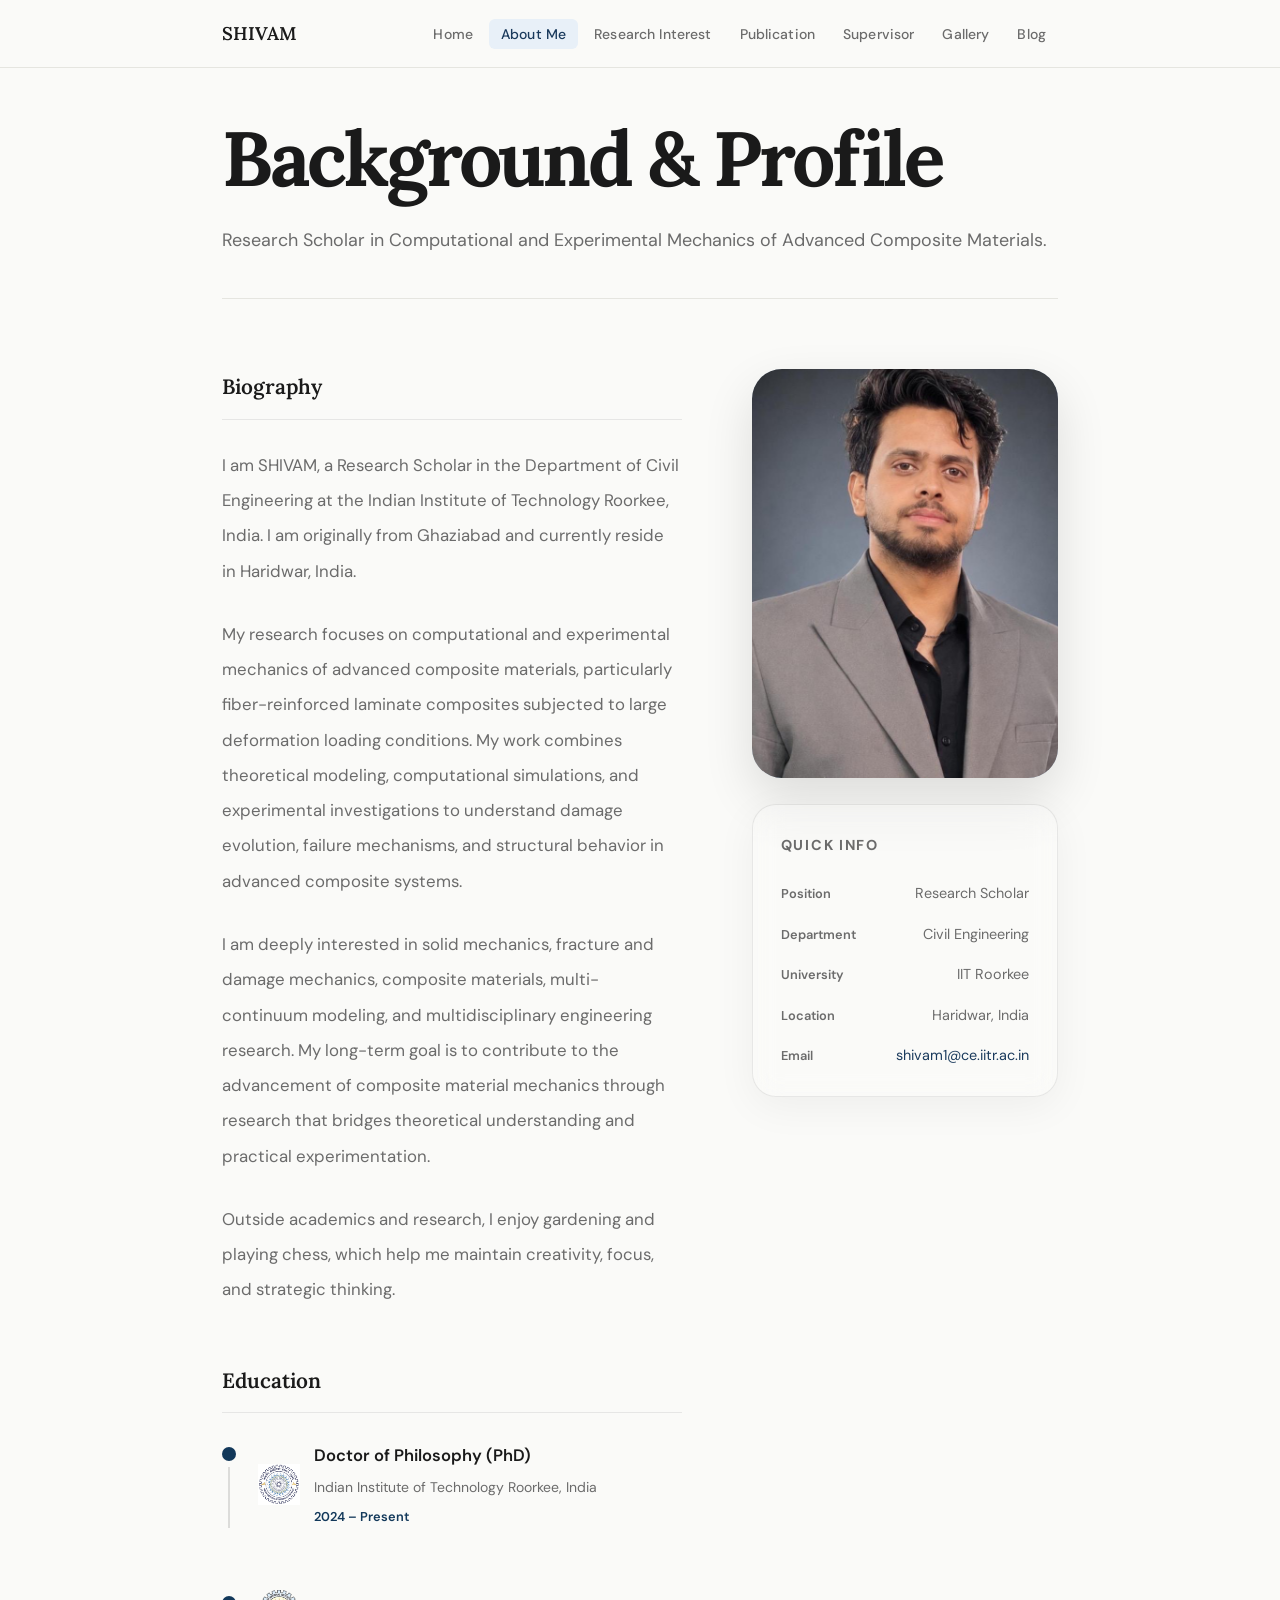
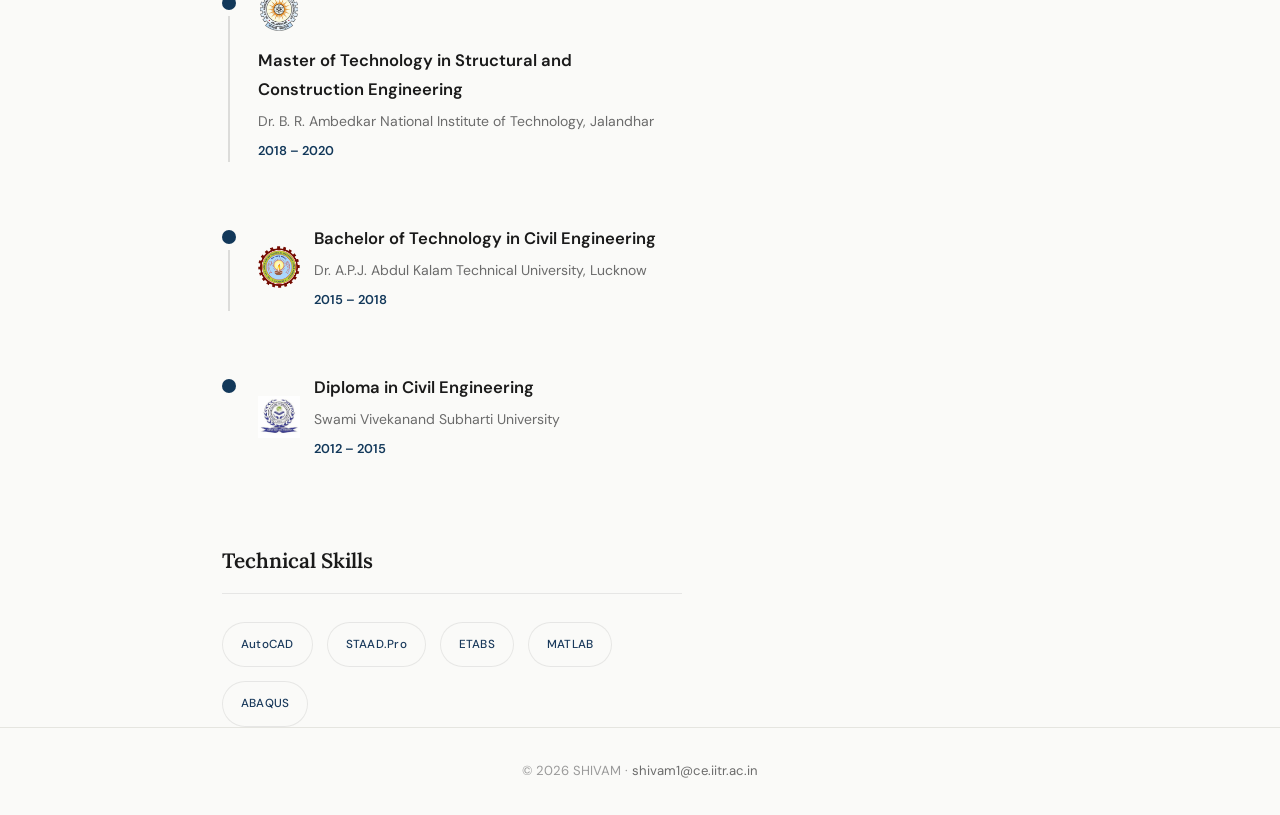
==== about.html @ 08bd66d4 "Update about.html" ====
<!DOCTYPE html>
<html lang="en">

<head>

  <meta charset="UTF-8" />
<link rel="icon" type="image/png" href="./favicon.png" />
  <meta name="viewport" content="width=device-width, initial-scale=1.0" />

  <title>
    SHIVAM | About Me | IIT Roorkee
  </title>

  <meta
    name="description"
    content="About SHIVAM, Research Scholar at IIT Roorkee working in theoretical mechanics, continuum mechanics, finite deformation, and composite materials research."
  />

  <link rel="stylesheet" href="style.css" />

  <!-- FONT AWESOME -->

  <link
    rel="stylesheet"
    href="https://cdnjs.cloudflare.com/ajax/libs/font-awesome/6.5.1/css/all.min.css"
  />

  <style>

    /* =========================
       PAGE WIDTH
    ========================== */

    .page-wrapper{

      max-width: var(--max-w);

      margin: 0 auto;

      padding: 0 32px;
    }

    /* =========================
       PAGE HEADER
    ========================== */

    .page-header{

      padding-top: 50px;

      margin-bottom: 70px;
    }

    .page-header h1{

      font-size: clamp(3rem, 6vw, 5rem);

      line-height: 1.05;

      margin-bottom: 24px;

      letter-spacing: -0.04em;
    }

    .page-header p{

      max-width: 850px;

      font-size: 1.12rem;

      line-height: 2;

      color: var(--text-muted);
    }

    /* =========================
       ABOUT GRID
    ========================== */

    .about-grid{

      display: grid;

      grid-template-columns: 1.2fr 0.8fr;

      gap: 70px;

      align-items: start;
    }

    /* =========================
       BIOGRAPHY
    ========================== */

    .bio-block p{

      font-size: 1.05rem;

      line-height: 2.1;

      color: var(--text-muted);

      margin-bottom: 28px;
    }

    /* =========================
       SECTION TITLES
    ========================== */

    .section-title{

      font-size: 1.3rem;

      margin-bottom: 28px;

      padding-bottom: 14px;

      border-bottom: 1px solid rgba(0,0,0,0.08);
    }

    /* =========================
       EDUCATION
    ========================== */

    .edu-list{

      display: flex;

      flex-direction: column;

      gap: 34px;

      margin-top: 28px;
    }

    .edu-item{

      display: flex;

      gap: 22px;
    }

    .edu-dot-wrap{

      display: flex;

      flex-direction: column;

      align-items: center;
    }

    .edu-dot{

      width: 14px;

      height: 14px;

      border-radius: 50%;

      background: #12385a;
    }

    .edu-line{

      width: 2px;

      flex: 1;

      background: rgba(0,0,0,0.12);

      margin-top: 6px;
    }

    .edu-degree{

      font-size: 1.04rem;

      font-weight: 600;

      margin-bottom: 6px;
    }

    .edu-inst{

      color: var(--text-muted);

      line-height: 1.8;
    }

    .edu-year{

      margin-top: 6px;

      color: #12385a;

      font-weight: 600;
    }

    /* =========================
       TAGS
    ========================== */

    .tag-row{

      display: flex;

      flex-wrap: wrap;

      gap: 14px;

      margin-top: 24px;
    }

    .tag{

      padding: 12px 18px;

      border-radius: 999px;

      background: rgba(255,255,255,0.06);

      border: 1px solid rgba(0,0,0,0.08);

      transition: all 0.35s ease;
    }

    .tag:hover{
      transform: translateY(-3px);
    }

    /* =========================
       RIGHT COLUMN
    ========================== */

    .right-column{

      display: flex;

      flex-direction: column;

      gap: 26px;
    }

    /* =========================
       PROFILE PHOTO
    ========================== */

    .about-photo{

      overflow: hidden;

      border-radius: 30px;

      box-shadow: 0 20px 50px rgba(0,0,0,0.12);
    }

    .about-photo img{

      width: 100%;

      height: 600px;

      object-fit: cover;

      object-position: center top;

      display: block;

      transition: transform 0.5s ease;
    }

    .about-photo img:hover{

      transform: scale(1.03);
    }

    /* =========================
       INFO CARDS
    ========================== */

    .info-card{

      background: rgba(255,255,255,0.08);

      backdrop-filter: blur(14px);

      border: 1px solid rgba(0,0,0,0.08);

      border-radius: 24px;

      padding: 28px;

      box-shadow: 0 10px 40px rgba(0,0,0,0.05);
    }

    .info-card h3{

      font-size: 0.9rem;

      font-weight: 700;

      text-transform: uppercase;

      letter-spacing: 0.12em;

      color: var(--text-muted);

      margin-bottom: 22px;
    }

    .info-list{

      display: flex;

      flex-direction: column;

      gap: 16px;
    }

    .info-row{

      display: flex;

      justify-content: space-between;

      gap: 16px;

      line-height: 1.7;
    }

    .info-label{

      font-weight: 600;
    }

    .info-val{

      color: var(--text-muted);

      text-align: right;
    }

    /* =========================
       LINKS
    ========================== */

    .profile-links{

      display: flex;

      flex-direction: column;

      gap: 14px;
    }

    .profile-links a{

      text-decoration: none;

      color: var(--text-muted);

      transition: 0.3s ease;
    }

    .profile-links a:hover{

      color: #12385a;

      transform: translateX(5px);
    }

    /* =========================
       REVEAL ANIMATION
    ========================== */

    .reveal{

      opacity: 0;

      transform: translateY(40px);

      transition: all 1s ease;
    }

    .reveal.active{

      opacity: 1;

      transform: translateY(0);
    }

    /* =========================
       RESPONSIVE
    ========================== */

    @media(max-width: 1100px){

      .about-grid{

        grid-template-columns: 1fr;

        gap: 60px;
      }

      .about-photo img{

        height: auto;
      }

    }

    @media(max-width: 768px){

      .info-row{

        flex-direction: column;

        gap: 4px;
      }

      .info-val{

        text-align: left;
      }

    }

  </style>

</head>

<body>

  <!-- NAVBAR -->

  <nav class="navbar">

    <div class="nav-inner">

      <a href="index.html" class="nav-logo">
        SHIVAM
      </a>

      <ul class="nav-links" id="navLinks">

        <li><a href="index.html">Home</a></li>

        <li>
          <a href="about.html" class="active">
            About Me
          </a>
        </li>

        <li><a href="research.html">Research Interest</a></li>

        <li><a href="publications.html">Publication</a></li>

        <li><a href="supervisor.html">Supervisor</a></li>

        <li><a href="gallery.html">Gallery</a></li>

        <li><a href="blog.html">Blog</a></li>

      </ul>

      <button class="nav-toggle" id="navToggle">

        <span></span>
        <span></span>
        <span></span>

      </button>

    </div>

  </nav>

  <!-- MAIN -->

  <main class="page-wrapper">

    <!-- HEADER -->

    <header class="page-header reveal">

      <h1>
        Background & Profile
      </h1>

      <p>

        Research Scholar in Computational and Experimental Mechanics
        of Advanced Composite Materials.

      </p>

    </header>

    <!-- ABOUT GRID -->

    <div class="about-grid">

      <!-- LEFT -->

      <div class="reveal">

        <!-- BIOGRAPHY -->

        <div class="bio-block">

          <h2 class="section-title">
            Biography
          </h2>

          <p>

            I am SHIVAM, a Research Scholar in the Department of Civil Engineering
            at the Indian Institute of Technology Roorkee, India. I am originally
            from Ghaziabad and currently reside in Haridwar, India.

          </p>

          <p>

            My research focuses on computational and experimental mechanics of
            advanced composite materials, particularly fiber-reinforced laminate
            composites subjected to large deformation loading conditions. My work
            combines theoretical modeling, computational simulations, and
            experimental investigations to understand damage evolution,
            failure mechanisms, and structural behavior in advanced composite systems.

          </p>

          <p>

            I am deeply interested in solid mechanics, fracture and damage mechanics,
            composite materials, multi-continuum modeling, and multidisciplinary
            engineering research. My long-term goal is to contribute to the
            advancement of composite material mechanics through research that bridges
            theoretical understanding and practical experimentation.

          </p>

          <p>

            Outside academics and research, I enjoy gardening and playing chess,
            which help me maintain creativity, focus, and strategic thinking.

          </p>

        </div>

        <!-- EDUCATION -->

        <h2 class="section-title" style="margin-top: 55px;">
          Education
        </h2>

        <ul class="edu-list">

          <!-- IIT -->

          <li class="edu-item">

            <div class="edu-dot-wrap">

              <div class="edu-dot"></div>

              <div class="edu-line"></div>

            </div>

            <div>

              <div style="display:flex; align-items:center; gap:14px; flex-wrap:wrap;">

                <img
  src="iitr.jpg"
  alt="IIT Roorkee Logo"
  style="width:42px; height:42px; object-fit:contain;"
/>

                <div>

                  <div class="edu-degree">
                    Doctor of Philosophy (PhD)
                  </div>

                  <div class="edu-inst">
                    Indian Institute of Technology Roorkee, India
                  </div>

                  <div class="edu-year">
                    2024 – Present
                  </div>

                </div>

              </div>

            </div>

          </li>

          <!-- NIT -->

          <li class="edu-item">

            <div class="edu-dot-wrap">

              <div class="edu-dot"></div>

              <div class="edu-line"></div>

            </div>

            <div>

              <div style="display:flex; align-items:center; gap:14px; flex-wrap:wrap;">

                <img
  src="NITJ.jpg"
  alt="NIT Jalandhar Logo"
  style="width:42px; height:42px; object-fit:contain;"
/>

                <div>

                  <div class="edu-degree">
                    Master of Technology in Structural and Construction Engineering
                  </div>

                  <div class="edu-inst">
                    Dr. B. R. Ambedkar National Institute of Technology, Jalandhar
                  </div>

                  <div class="edu-year">
                    2018 – 2020
                  </div>

                </div>

              </div>

            </div>

          </li>

          <!-- AKTU -->

          <li class="edu-item">

            <div class="edu-dot-wrap">

              <div class="edu-dot"></div>

              <div class="edu-line"></div>

            </div>

            <div>

              <div style="display:flex; align-items:center; gap:14px; flex-wrap:wrap;">

                <img
  src="AKTU.jpg"
  alt="AKTU Logo"
  style="width:42px; height:42px; object-fit:contain;"
/>

                <div>

                  <div class="edu-degree">
                    Bachelor of Technology in Civil Engineering
                  </div>

                  <div class="edu-inst">
                    Dr. A.P.J. Abdul Kalam Technical University, Lucknow
                  </div>

                  <div class="edu-year">
                    2015 – 2018
                  </div>

                </div>

              </div>

            </div>

          </li>

          <!-- DIPLOMA -->

          <li class="edu-item">

            <div class="edu-dot-wrap">

              <div class="edu-dot"></div>

            </div>

            <div>

              <div style="display:flex; align-items:center; gap:14px; flex-wrap:wrap;">

                <img
  src="SVSU.jpg"
  alt="SVSU Logo"
  style="width:42px; height:42px; object-fit:contain;"
/>

                <div>

                  <div class="edu-degree">
                    Diploma in Civil Engineering
                  </div>

                  <div class="edu-inst">
                    Swami Vivekanand Subharti University
                  </div>

                  <div class="edu-year">
                    2012 – 2015
                  </div>

                </div>

              </div>

            </div>

          </li>

        </ul>

        <!-- SKILLS -->

        <h2 class="section-title" style="margin-top: 55px;">
          Technical Skills
        </h2>

        <div class="tag-row">

          <span class="tag">AutoCAD</span>

          <span class="tag">STAAD.Pro</span>

          <span class="tag">ETABS</span>

          <span class="tag">MATLAB</span>

          <span class="tag">ABAQUS</span>

        </div>

      </div>

      <!-- RIGHT -->

      <div class="right-column reveal">

        <!-- PHOTO -->

        <div class="about-photo">

          <img
            src="profilePhoto.jpeg"
            alt="SHIVAM"
          />

        </div>

        <!-- QUICK INFO -->

        <div class="info-card">

          <h3>
            Quick Info
          </h3>

          <ul class="info-list">

            <li class="info-row">

              <span class="info-label">
                Position
              </span>

              <span class="info-val">
                Research Scholar
              </span>

            </li>

            <li class="info-row">

              <span class="info-label">
                Department
              </span>

              <span class="info-val">
                Civil Engineering
              </span>

            </li>

            <li class="info-row">

              <span class="info-label">
                University
              </span>

              <span class="info-val">
                IIT Roorkee
              </span>

            </li>

            <li class="info-row">

              <span class="info-label">
                Location
              </span>

              <span class="info-val">
                Haridwar, India
              </span>

            </li>

            <li class="info-row">

              <span class="info-label">
                Email
              </span>

              <span class="info-val">

                <a href="mailto:shivam1@ce.iitr.ac.in">
                  shivam1@ce.iitr.ac.in
                </a>

              </span>

            </li>

          </ul>

        </div>

      </div>

    </div>

  </main>

  <!-- FOOTER -->

  <footer>

    <div
      style="
      max-width: var(--max-w);
      margin: 0 auto;
      padding: 0 32px;
    "
    >

      <p>

        © 2026 SHIVAM ·

        <a href="mailto:shivam1@ce.iitr.ac.in">
          shivam1@ce.iitr.ac.in
        </a>

      </p>

    </div>

  </footer>

  <!-- SCRIPT -->

  <script>

    // MOBILE MENU

    const toggle = document.getElementById('navToggle');

    const links = document.getElementById('navLinks');

    toggle.addEventListener('click', () => {

      links.classList.toggle('open');

    });

    // SCROLL REVEAL

    function revealElements(){

      const reveals = document.querySelectorAll('.reveal');

      reveals.forEach(reveal => {

        const windowHeight = window.innerHeight;

        const revealTop = reveal.getBoundingClientRect().top;

        if(revealTop < windowHeight - 100){

          reveal.classList.add('active');

        }

      });

    }

    revealElements();

    window.addEventListener('scroll', revealElements);

  </script>

</body>

</html>
---- style.css ----
/* =============================================
   ACADEMIC PERSONAL WEBSITE — SHARED STYLES
   Inspired by andrewng.org
   ============================================= */

@import url('https://fonts.googleapis.com/css2?family=Lora:ital,wght@0,400;0,500;0,600;0,700;1,400&family=DM+Sans:wght@300;400;500;600&display=swap');

/* ---- CSS Variables ---- */
:root {
  --bg: #fafaf8;
  --surface: #ffffff;
  --text: #1a1a1a;
  --text-muted: #6b6b6b;
  --text-light: #9a9a9a;
  --accent: #1a3a5c;
  --accent-hover: #2a5280;
  --accent-light: #e8f0f8;
  --border: #e5e5e0;
  --border-light: #f0f0ec;
  --shadow: 0 1px 3px rgba(0,0,0,0.06), 0 4px 12px rgba(0,0,0,0.04);
  --shadow-hover: 0 4px 16px rgba(0,0,0,0.1);
  --radius: 8px;
  --nav-h: 68px;
  --font-serif: 'Lora', Georgia, serif;
  --font-sans: 'DM Sans', sans-serif;
  --max-w: 900px;
  --transition: 0.22s ease;
}

/* ---- Reset ---- */
*, *::before, *::after { box-sizing: border-box; margin: 0; padding: 0; }
html { scroll-behavior: smooth; }
body {
  font-family: var(--font-sans);
  background: var(--bg);
  color: var(--text);
  line-height: 1.7;
  font-size: 16px;
  -webkit-font-smoothing: antialiased;
}
img { max-width: 100%; display: block; }
a { color: var(--accent); text-decoration: none; transition: color var(--transition); }
a:hover { color: var(--accent-hover); }
ul { list-style: none; }

/* ---- NAVBAR ---- */
.navbar {
  position: sticky;
  top: 0;
  z-index: 100;
  background: rgba(250,250,248,0.95);
  backdrop-filter: blur(12px);
  -webkit-backdrop-filter: blur(12px);
  border-bottom: 1px solid var(--border);
  height: var(--nav-h);
  display: flex;
  align-items: center;
}
.nav-inner {
  max-width: var(--max-w);
  margin: 0 auto;
  padding: 0 32px;
  width: 100%;
  display: flex;
  align-items: center;
  justify-content: space-between;
  gap: 24px;
}
.nav-logo {
  font-family: var(--font-serif);
  font-size: 1.15rem;
  font-weight: 600;
  color: var(--text);
  white-space: nowrap;
}
.nav-logo:hover { color: var(--accent); }
.nav-links {
  display: flex;
  align-items: center;
  gap: 4px;
}
.nav-links a {
  font-size: 0.875rem;
  font-weight: 500;
  color: var(--text-muted);
  padding: 6px 12px;
  border-radius: 6px;
  transition: all var(--transition);
  letter-spacing: 0.01em;
}
.nav-links a:hover,
.nav-links a.active {
  color: var(--accent);
  background: var(--accent-light);
}
/* Hamburger */
.nav-toggle {
  display: none;
  flex-direction: column;
  gap: 5px;
  cursor: pointer;
  padding: 6px;
  border: none;
  background: none;
}
.nav-toggle span {
  display: block;
  width: 22px;
  height: 2px;
  background: var(--text);
  border-radius: 2px;
  transition: all var(--transition);
}

/* ---- PAGE WRAPPER ---- */
.page-wrapper {
  max-width: var(--max-w);
  margin: 0 auto;
  padding: 64px 32px 120px;
}

/* ---- SECTION HEADERS ---- */
.section-title {
  font-family: var(--font-serif);
  font-size: 1.6rem;
  font-weight: 600;
  color: var(--text);
  margin-bottom: 32px;
  padding-bottom: 12px;
  border-bottom: 2px solid var(--border);
}
.section-label {
  font-size: 0.72rem;
  font-weight: 600;
  letter-spacing: 0.12em;
  text-transform: uppercase;
  color: var(--accent);
  margin-bottom: 8px;
}

/* ---- HERO (Home page) ---- */
.hero {
  display: grid;
  grid-template-columns: 1fr 260px;
  gap: 64px;
  align-items: start;
  padding: 72px 0 64px;
}
.hero-name {
  font-family: var(--font-serif);
  font-size: 2.8rem;
  font-weight: 700;
  line-height: 1.15;
  color: var(--text);
  margin-bottom: 6px;
}
.hero-title {
  font-size: 1rem;
  color: var(--accent);
  font-weight: 500;
  margin-bottom: 24px;
  letter-spacing: 0.01em;
}
.hero-bio {
  font-size: 1.025rem;
  color: var(--text-muted);
  line-height: 1.8;
  margin-bottom: 32px;
}
.hero-links {
  display: flex;
  gap: 12px;
  flex-wrap: wrap;
}
.btn {
  display: inline-flex;
  align-items: center;
  gap: 6px;
  padding: 10px 22px;
  border-radius: 6px;
  font-size: 0.875rem;
  font-weight: 500;
  cursor: pointer;
  transition: all var(--transition);
  border: 1.5px solid transparent;
}
.btn-primary {
  background: var(--accent);
  color: #fff;
  border-color: var(--accent);
}
.btn-primary:hover { background: var(--accent-hover); border-color: var(--accent-hover); color: #fff; }
.btn-outline {
  background: transparent;
  color: var(--accent);
  border-color: var(--accent);
}
.btn-outline:hover { background: var(--accent-light); }
.hero-photo-wrap {
  display: flex;
  flex-direction: column;
  align-items: center;
  gap: 16px;
}
.hero-photo {
  width: 220px;
  height: 260px;
  object-fit: cover;
  border-radius: 12px;
  box-shadow: var(--shadow);
  background: var(--border);
}
.hero-photo-placeholder {
  width: 220px;
  height: 260px;
  border-radius: 12px;
  background: linear-gradient(135deg, #dce8f5 0%, #b8d0e8 100%);
  display: flex;
  align-items: center;
  justify-content: center;
  box-shadow: var(--shadow);
}
.hero-photo-placeholder svg { opacity: 0.5; }
.social-icons {
  display: flex;
  gap: 10px;
}
.social-icons a {
  display: inline-flex;
  align-items: center;
  justify-content: center;
  width: 36px;
  height: 36px;
  border-radius: 8px;
  border: 1.5px solid var(--border);
  color: var(--text-muted);
  font-size: 0.8rem;
  transition: all var(--transition);
}
.social-icons a:hover { border-color: var(--accent); color: var(--accent); background: var(--accent-light); }

/* ---- NEWS / ANNOUNCEMENTS ---- */
.news-list { display: flex; flex-direction: column; gap: 0; }
.news-item {
  display: grid;
  grid-template-columns: 110px 1fr;
  gap: 20px;
  padding: 18px 0;
  border-bottom: 1px solid var(--border-light);
  align-items: baseline;
}
.news-date {
  font-size: 0.8rem;
  color: var(--text-light);
  font-weight: 500;
  padding-top: 2px;
}
.news-text { font-size: 0.925rem; color: var(--text-muted); }
.news-text strong { color: var(--text); font-weight: 600; }

/* ---- ABOUT PAGE ---- */
.about-grid {
  display: grid;
  grid-template-columns: 1fr 280px;
  gap: 64px;
  align-items: start;
}
.about-photo {
  width: 100%;
  border-radius: 12px;
  box-shadow: var(--shadow);
  background: linear-gradient(135deg, #dce8f5 0%, #b8d0e8 100%);
  aspect-ratio: 3/4;
  display: flex;
  align-items: center;
  justify-content: center;
}
.bio-block { margin-bottom: 28px; }
.bio-block p { font-size: 0.975rem; color: var(--text-muted); line-height: 1.85; margin-bottom: 14px; }
.info-list { display: flex; flex-direction: column; gap: 12px; margin-top: 24px; }
.info-row { display: flex; gap: 10px; align-items: baseline; }
.info-label { font-size: 0.8rem; font-weight: 600; color: var(--text-muted); min-width: 90px; }
.info-val { font-size: 0.9rem; color: var(--text); }

/* ---- EDUCATION / TIMELINE ---- */
.edu-list { display: flex; flex-direction: column; gap: 0; }
.edu-item {
  display: grid;
  grid-template-columns: 8px 1fr;
  gap: 20px;
  padding-bottom: 28px;
  position: relative;
}
.edu-dot-wrap { display: flex; flex-direction: column; align-items: center; }
.edu-dot {
  width: 8px; height: 8px;
  background: var(--accent);
  border-radius: 50%;
  margin-top: 6px;
  flex-shrink: 0;
}
.edu-line {
  width: 1px;
  flex: 1;
  background: var(--border);
  margin-top: 6px;
}
.edu-degree { font-weight: 600; font-size: 0.95rem; color: var(--text); }
.edu-inst { font-size: 0.875rem; color: var(--accent); }
.edu-year { font-size: 0.8rem; color: var(--text-light); margin-top: 2px; }

/* ---- RESEARCH ---- */
.research-grid { display: flex; flex-direction: column; gap: 20px; }
.research-card {
  background: var(--surface);
  border: 1px solid var(--border);
  border-radius: var(--radius);
  padding: 24px 28px;
  transition: all var(--transition);
  position: relative;
  overflow: hidden;
}
.research-card::before {
  content: '';
  position: absolute;
  left: 0; top: 0; bottom: 0;
  width: 3px;
  background: var(--accent);
  opacity: 0;
  transition: opacity var(--transition);
}
.research-card:hover { box-shadow: var(--shadow-hover); transform: translateY(-1px); }
.research-card:hover::before { opacity: 1; }
.research-card h3 { font-family: var(--font-serif); font-size: 1.1rem; font-weight: 600; margin-bottom: 8px; }
.research-card p { font-size: 0.9rem; color: var(--text-muted); line-height: 1.75; }
.tag-row { display: flex; flex-wrap: wrap; gap: 6px; margin-top: 14px; }
.tag {
  font-size: 0.73rem;
  font-weight: 500;
  padding: 3px 10px;
  border-radius: 20px;
  background: var(--accent-light);
  color: var(--accent);
  letter-spacing: 0.02em;
}

/* ---- PUBLICATIONS ---- */
.pub-filters { display: flex; gap: 8px; flex-wrap: wrap; margin-bottom: 32px; }
.filter-btn {
  font-size: 0.8rem;
  font-weight: 500;
  padding: 6px 16px;
  border-radius: 20px;
  border: 1.5px solid var(--border);
  background: transparent;
  color: var(--text-muted);
  cursor: pointer;
  transition: all var(--transition);
  font-family: var(--font-sans);
}
.filter-btn:hover, .filter-btn.active {
  border-color: var(--accent);
  color: var(--accent);
  background: var(--accent-light);
}
.pub-list { display: flex; flex-direction: column; gap: 0; }
.pub-item {
  padding: 22px 0;
  border-bottom: 1px solid var(--border-light);
  display: grid;
  grid-template-columns: 60px 1fr;
  gap: 20px;
}
.pub-year {
  font-size: 0.85rem;
  font-weight: 600;
  color: var(--accent);
  padding-top: 3px;
}
.pub-title { font-weight: 600; font-size: 0.95rem; color: var(--text); margin-bottom: 4px; }
.pub-authors { font-size: 0.845rem; color: var(--text-muted); margin-bottom: 4px; }
.pub-venue { font-size: 0.82rem; color: var(--text-light); font-style: italic; margin-bottom: 10px; }
.pub-links { display: flex; gap: 8px; flex-wrap: wrap; }
.pub-link {
  font-size: 0.75rem;
  font-weight: 600;
  padding: 3px 10px;
  border: 1px solid var(--border);
  border-radius: 4px;
  color: var(--text-muted);
  transition: all var(--transition);
}
.pub-link:hover { border-color: var(--accent); color: var(--accent); background: var(--accent-light); }

/* ---- SUPERVISORS ---- */
.supervisor-grid {
  display: grid;
  grid-template-columns: repeat(auto-fill, minmax(260px, 1fr));
  gap: 24px;
}
.supervisor-card {
  background: var(--surface);
  border: 1px solid var(--border);
  border-radius: var(--radius);
  padding: 28px 24px;
  text-align: center;
  transition: all var(--transition);
}
.supervisor-card:hover { box-shadow: var(--shadow-hover); transform: translateY(-2px); }
.supervisor-avatar {
  width: 80px; height: 80px;
  border-radius: 50%;
  background: linear-gradient(135deg, #dce8f5 0%, #b8d0e8 100%);
  margin: 0 auto 16px;
  display: flex;
  align-items: center;
  justify-content: center;
  font-family: var(--font-serif);
  font-size: 1.6rem;
  font-weight: 700;
  color: var(--accent);
}
.supervisor-name { font-weight: 600; font-size: 1rem; margin-bottom: 4px; }
.supervisor-role { font-size: 0.845rem; color: var(--accent); margin-bottom: 6px; }
.supervisor-inst { font-size: 0.82rem; color: var(--text-muted); margin-bottom: 14px; }
.supervisor-card p { font-size: 0.85rem; color: var(--text-muted); line-height: 1.7; }

/* ---- GALLERY ---- */
.gallery-grid {
  display: grid;
  grid-template-columns: repeat(3, 1fr);
  gap: 16px;
}
.gallery-item {
  aspect-ratio: 1;
  border-radius: var(--radius);
  overflow: hidden;
  position: relative;
  background: var(--border);
  cursor: pointer;
}
.gallery-item-inner {
  width: 100%; height: 100%;
  background: linear-gradient(135deg, #dce8f5 0%, #b8d0e8 100%);
  display: flex;
  align-items: center;
  justify-content: center;
  font-size: 2rem;
  transition: transform var(--transition);
}
.gallery-item:hover .gallery-item-inner { transform: scale(1.03); }
.gallery-caption {
  position: absolute;
  bottom: 0; left: 0; right: 0;
  background: linear-gradient(transparent, rgba(10,30,50,0.75));
  color: #fff;
  font-size: 0.8rem;
  padding: 20px 12px 10px;
  opacity: 0;
  transition: opacity var(--transition);
}
.gallery-item:hover .gallery-caption { opacity: 1; }
.gallery-item.wide { grid-column: span 2; }
.gallery-item.tall { grid-row: span 2; }

/* ---- BLOG ---- */
.blog-grid { display: flex; flex-direction: column; gap: 0; }
.blog-card {
  display: grid;
  grid-template-columns: 1fr;
  padding: 32px 0;
  border-bottom: 1px solid var(--border-light);
  transition: all var(--transition);
}
.blog-meta { font-size: 0.8rem; color: var(--text-light); margin-bottom: 8px; display: flex; gap: 10px; }
.blog-dot { color: var(--border); }
.blog-card h2 {
  font-family: var(--font-serif);
  font-size: 1.25rem;
  font-weight: 600;
  color: var(--text);
  margin-bottom: 10px;
  line-height: 1.4;
  transition: color var(--transition);
}
.blog-card:hover h2 { color: var(--accent); }
.blog-card p { font-size: 0.915rem; color: var(--text-muted); line-height: 1.75; margin-bottom: 14px; }
.read-more {
  font-size: 0.82rem;
  font-weight: 600;
  color: var(--accent);
  letter-spacing: 0.03em;
  display: inline-flex;
  align-items: center;
  gap: 4px;
}
.read-more:hover { gap: 8px; }

/* ---- FOOTER ---- */
footer {
  border-top: 1px solid var(--border);
  padding: 32px 0;
  text-align: center;
  font-size: 0.82rem;
  color: var(--text-light);
}
footer a { color: var(--text-muted); }
footer a:hover { color: var(--accent); }

/* ---- PAGE HEADER ---- */
.page-header {
  padding: 56px 0 40px;
  border-bottom: 1px solid var(--border);
  margin-bottom: 48px;
}
.page-header h1 {
  font-family: var(--font-serif);
  font-size: 2.2rem;
  font-weight: 700;
  margin-bottom: 10px;
}
.page-header p { font-size: 1rem; color: var(--text-muted); max-width: 600px; }

/* ---- RESPONSIVE ---- */
@media (max-width: 768px) {
  :root { --nav-h: 60px; }
  .page-wrapper { padding: 32px 20px 80px; }
  .nav-inner { padding: 0 20px; }
  .nav-links { display: none; position: fixed; top: var(--nav-h); left: 0; right: 0; background: var(--bg); border-bottom: 1px solid var(--border); flex-direction: column; padding: 16px 20px; gap: 4px; }
  .nav-links.open { display: flex; }
  .nav-toggle { display: flex; }
  .hero { grid-template-columns: 1fr; gap: 32px; padding: 40px 0 48px; }
  .hero-photo-wrap { order: -1; flex-direction: row; gap: 20px; align-items: center; }
  .hero-photo-placeholder, .hero-photo { width: 120px; height: 144px; }
  .hero-name { font-size: 2rem; }
  .about-grid { grid-template-columns: 1fr; gap: 32px; }
  .gallery-grid { grid-template-columns: repeat(2, 1fr); }
  .gallery-item.wide { grid-column: span 1; }
  .supervisor-grid { grid-template-columns: 1fr 1fr; }
  .news-item { grid-template-columns: 80px 1fr; }
  .pub-item { grid-template-columns: 1fr; gap: 4px; }
  .pub-year { font-size: 0.78rem; }
}
@media (max-width: 480px) {
  .supervisor-grid { grid-template-columns: 1fr; }
  .gallery-grid { grid-template-columns: 1fr; }
  .gallery-item.wide, .gallery-item.tall { grid-column: span 1; grid-row: span 1; }
}
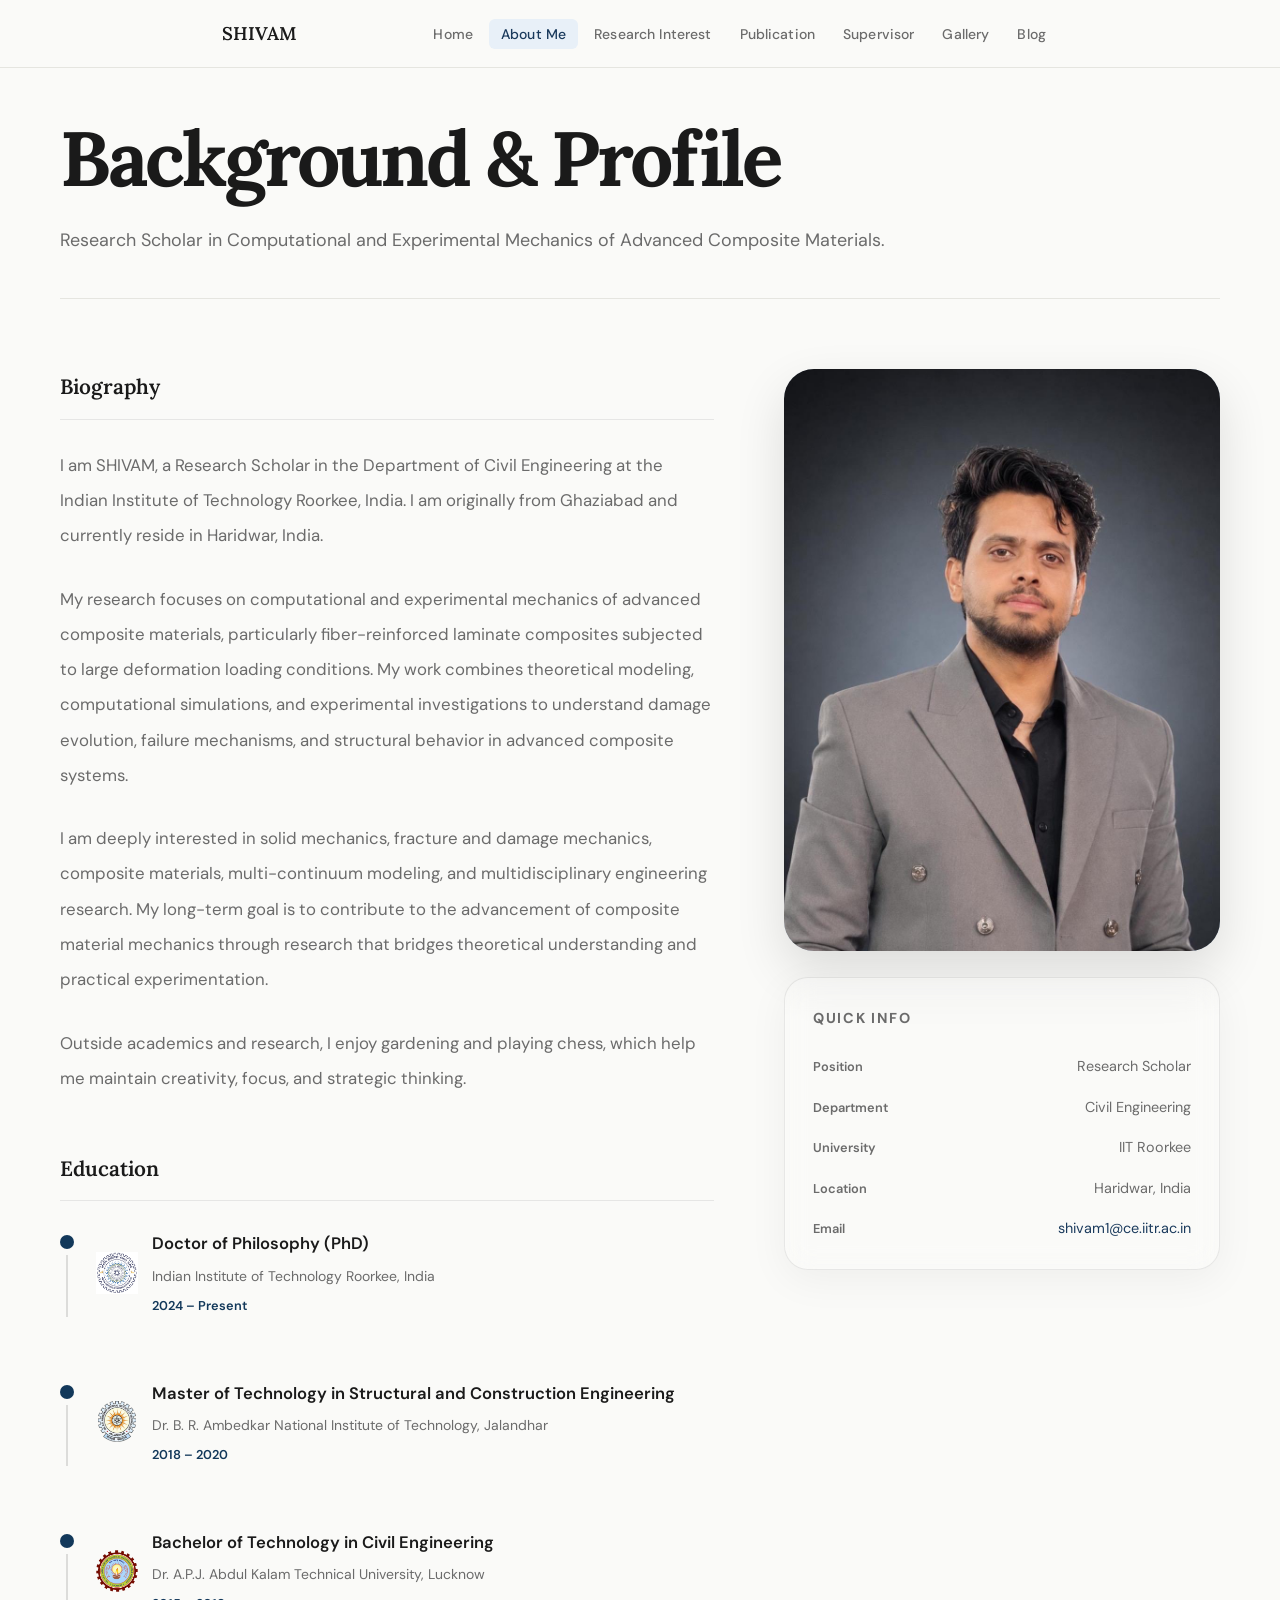
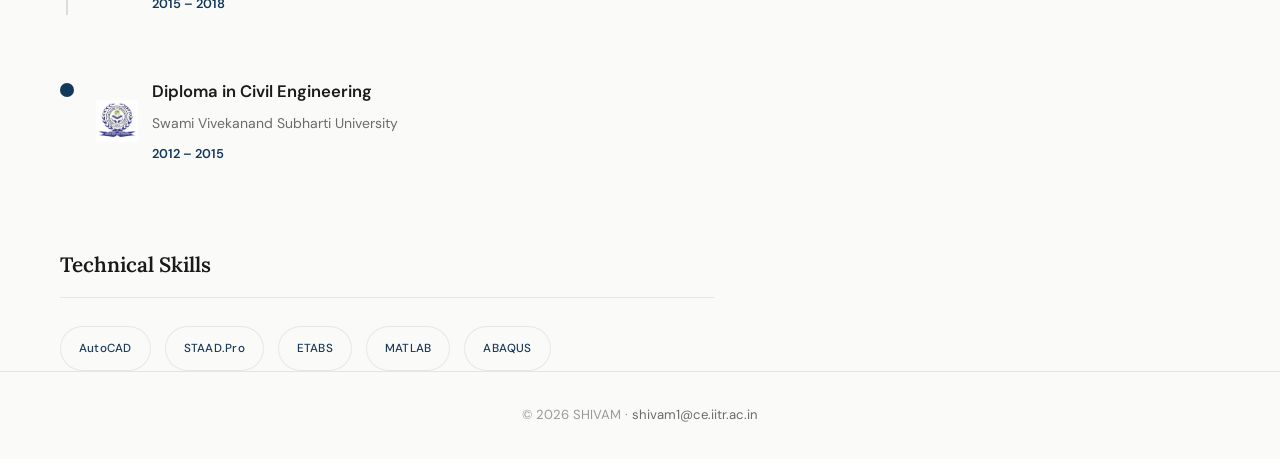
==== commit 0147ccd7: "Update about.html" ====
--- a/about.html
+++ b/about.html
@@ -27,18 +27,20 @@
 
   <style>
 
-    /* =========================
-       PAGE WIDTH
-    ========================== */
-
-    .page-wrapper{
-
-      max-width: var(--max-w);
-
-      margin: 0 auto;
-
-      padding: 0 32px;
-    }
+/* =========================
+   PAGE WIDTH
+========================== */
+
+.page-wrapper{
+
+  width: 100%;
+
+  max-width: 1500px;
+
+  margin: 0 auto;
+
+  padding: 0 60px;
+}
 
     /* =========================
        PAGE HEADER
@@ -393,37 +395,45 @@
        RESPONSIVE
     ========================== */
 
-    @media(max-width: 1100px){
-
-      .about-grid{
-
-        grid-template-columns: 1fr;
-
-        gap: 60px;
-      }
-
-      .about-photo img{
-
-        height: auto;
-      }
-
-    }
-
-    @media(max-width: 768px){
-
-      .info-row{
-
-        flex-direction: column;
-
-        gap: 4px;
-      }
-
-      .info-val{
-
-        text-align: left;
-      }
-
-    }
+  @media(max-width: 1100px){
+
+  .page-wrapper{
+    padding: 0 32px;
+  }
+
+  .about-grid{
+
+    grid-template-columns: 1fr;
+
+    gap: 60px;
+  }
+
+  .about-photo img{
+
+    height: auto;
+  }
+
+}
+
+@media(max-width: 768px){
+
+  .page-wrapper{
+    padding: 0 20px;
+  }
+
+  .info-row{
+
+    flex-direction: column;
+
+    gap: 4px;
+  }
+
+  .info-val{
+
+    text-align: left;
+  }
+
+}
 
   </style>
 
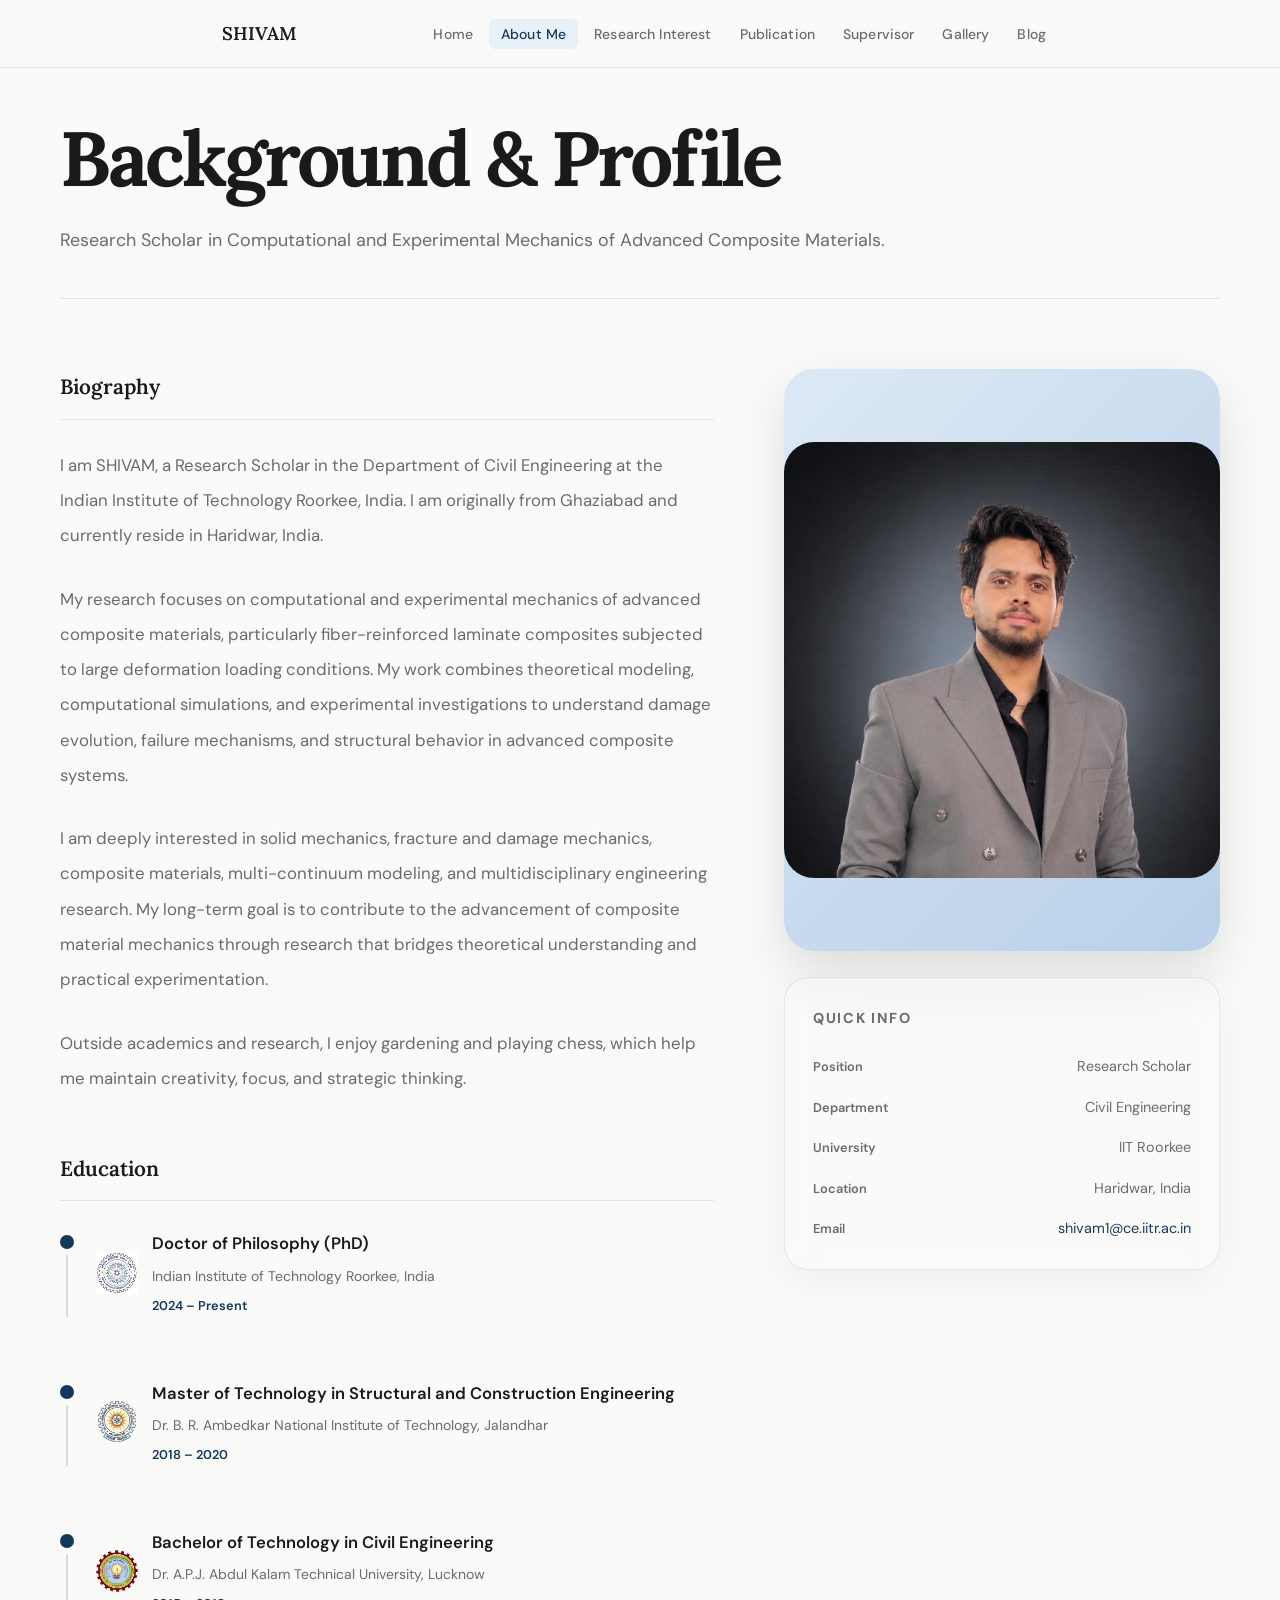
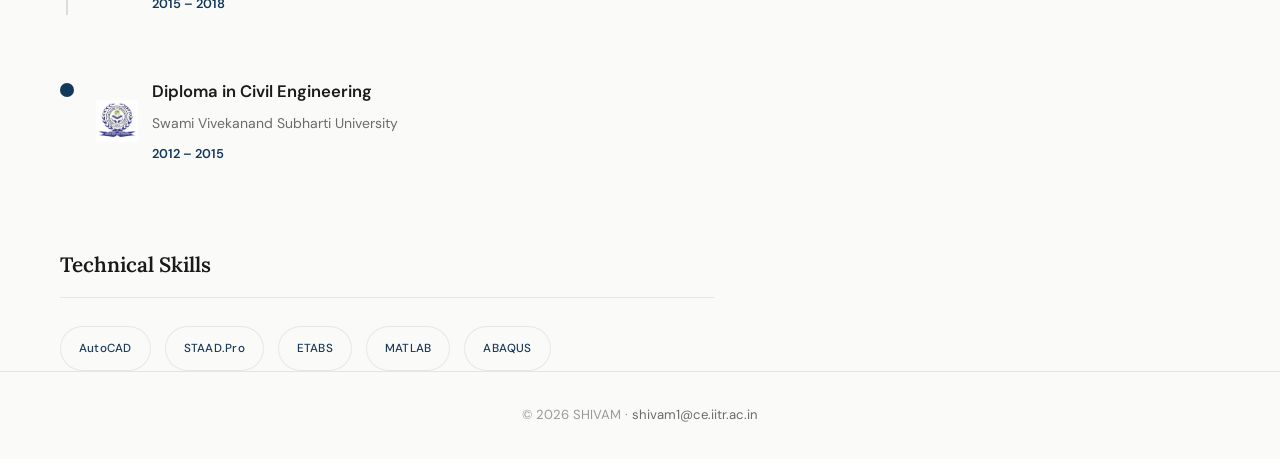
==== commit ec965708: "Update about.html" ====
--- a/about.html
+++ b/about.html
@@ -35,7 +35,7 @@
 
   width: 100%;
 
-  max-width: 1500px;
+  max-width: 1700px;
 
   margin: 0 auto;
 
@@ -247,34 +247,27 @@
        PROFILE PHOTO
     ========================== */
 
-    .about-photo{
-
-      overflow: hidden;
-
-      border-radius: 30px;
-
-      box-shadow: 0 20px 50px rgba(0,0,0,0.12);
-    }
-
-    .about-photo img{
-
-      width: 100%;
-
-      height: 600px;
-
-      object-fit: cover;
-
-      object-position: center top;
-
-      display: block;
-
-      transition: transform 0.5s ease;
-    }
-
-    .about-photo img:hover{
-
-      transform: scale(1.03);
-    }
+.about-photo{
+
+  overflow: hidden;
+
+  border-radius: 30px;
+
+  box-shadow: 0 20px 50px rgba(0,0,0,0.12);
+
+  line-height: 0;
+}
+
+.about-photo img{
+
+  width: 100%;
+
+  display: block;
+
+  object-fit: cover;
+
+  border-radius: 30px;
+}
 
     /* =========================
        INFO CARDS
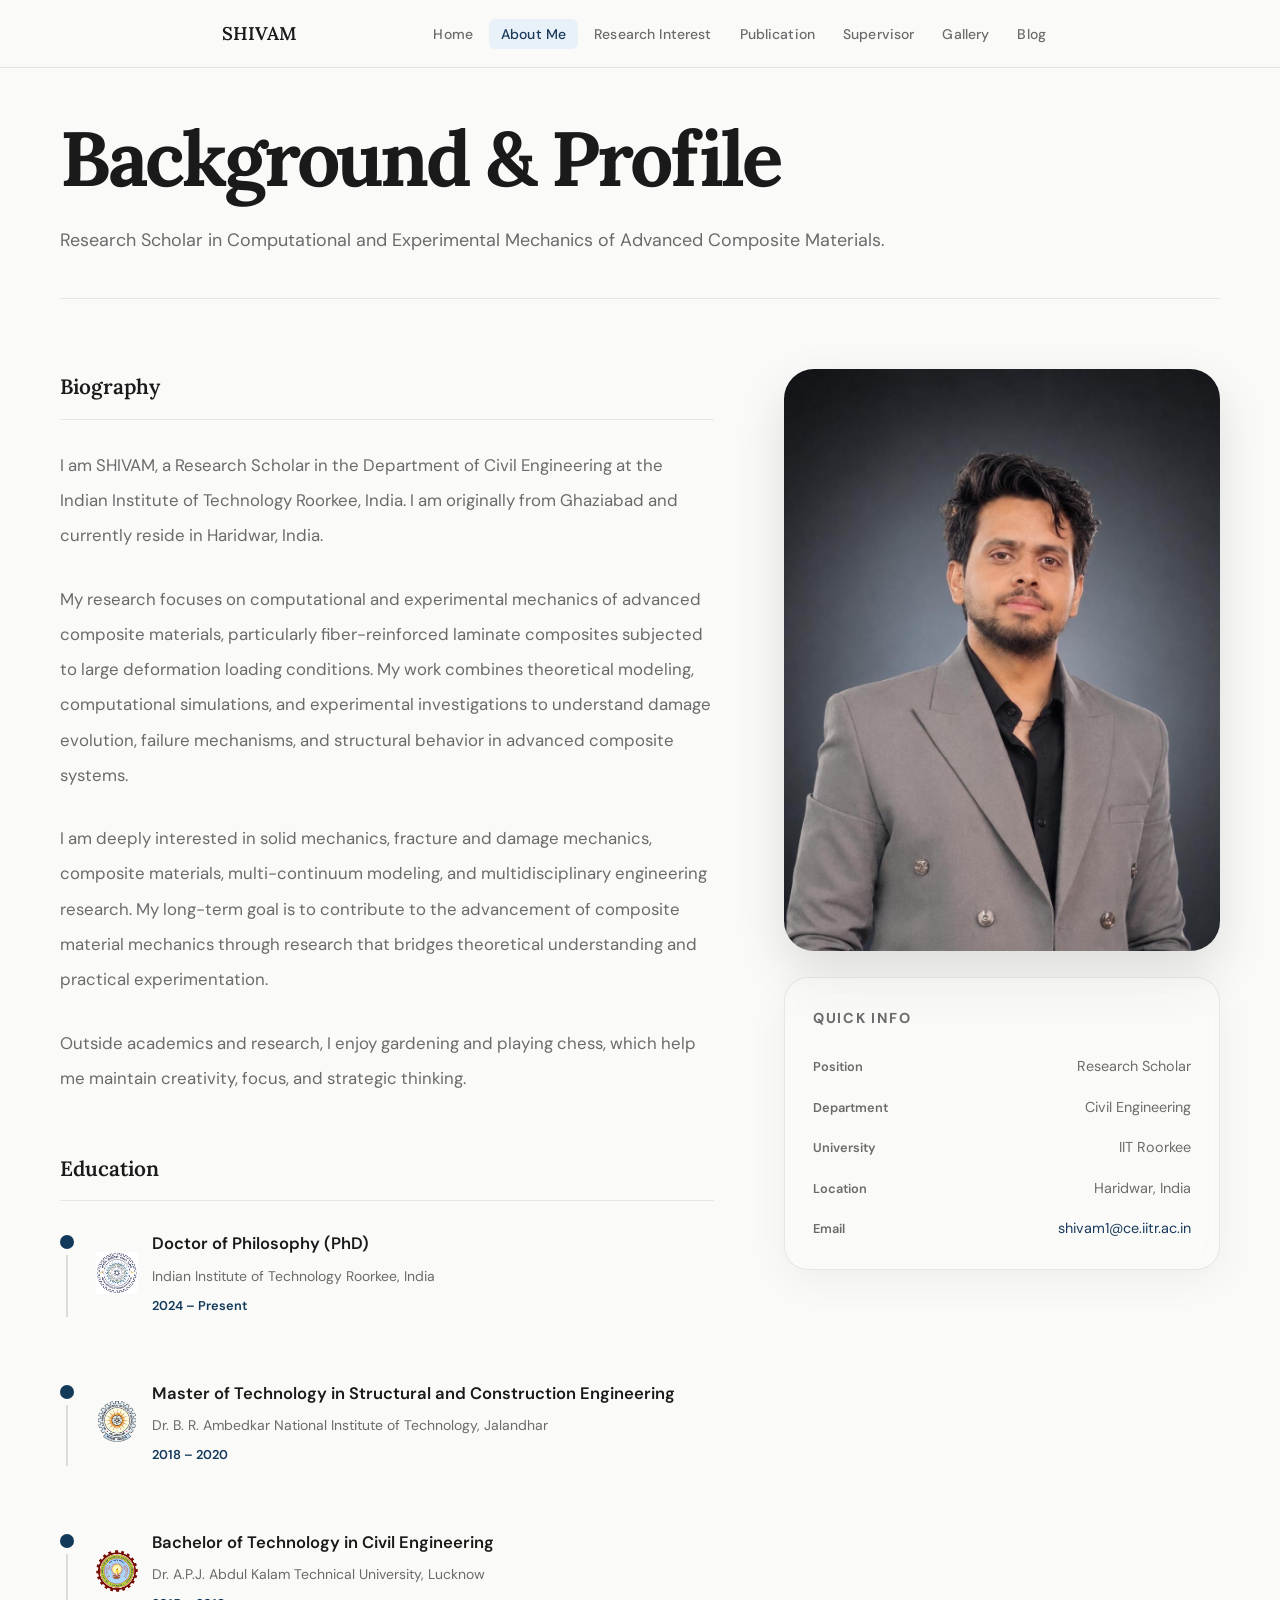
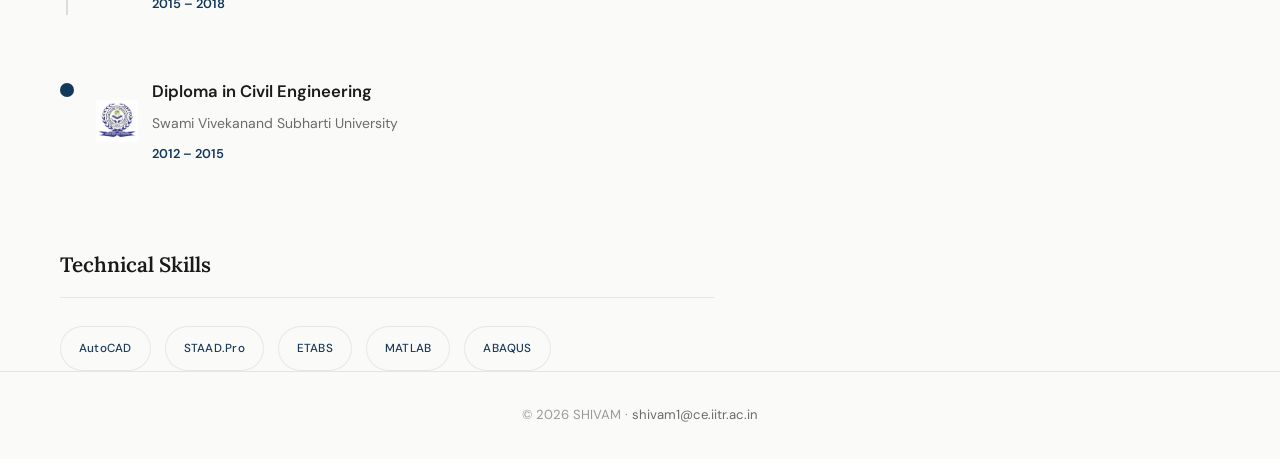
==== commit 062d50cb: "Update about.html" ====
--- a/about.html
+++ b/about.html
@@ -35,7 +35,7 @@
 
   width: 100%;
 
-  max-width: 1700px;
+  max-width: 1800px;
 
   margin: 0 auto;
 
@@ -249,24 +249,28 @@
 
 .about-photo{
 
+  border-radius: 30px;
+
   overflow: hidden;
 
-  border-radius: 30px;
-
   box-shadow: 0 20px 50px rgba(0,0,0,0.12);
 
-  line-height: 0;
+  background: transparent;
 }
 
 .about-photo img{
 
   width: 100%;
 
+  height: 100%;
+
   display: block;
 
   object-fit: cover;
 
-  border-radius: 30px;
+  margin: 0;
+
+  padding: 0;
 }
 
     /* =========================
@@ -765,14 +769,9 @@
 
         <!-- PHOTO -->
 
-        <div class="about-photo">
-
-          <img
-            src="profilePhoto.jpeg"
-            alt="SHIVAM"
-          />
-
-        </div>
+       <div class="about-photo">
+  <img src="profilePhoto.jpeg" alt="SHIVAM">
+</div>
 
         <!-- QUICK INFO -->
 
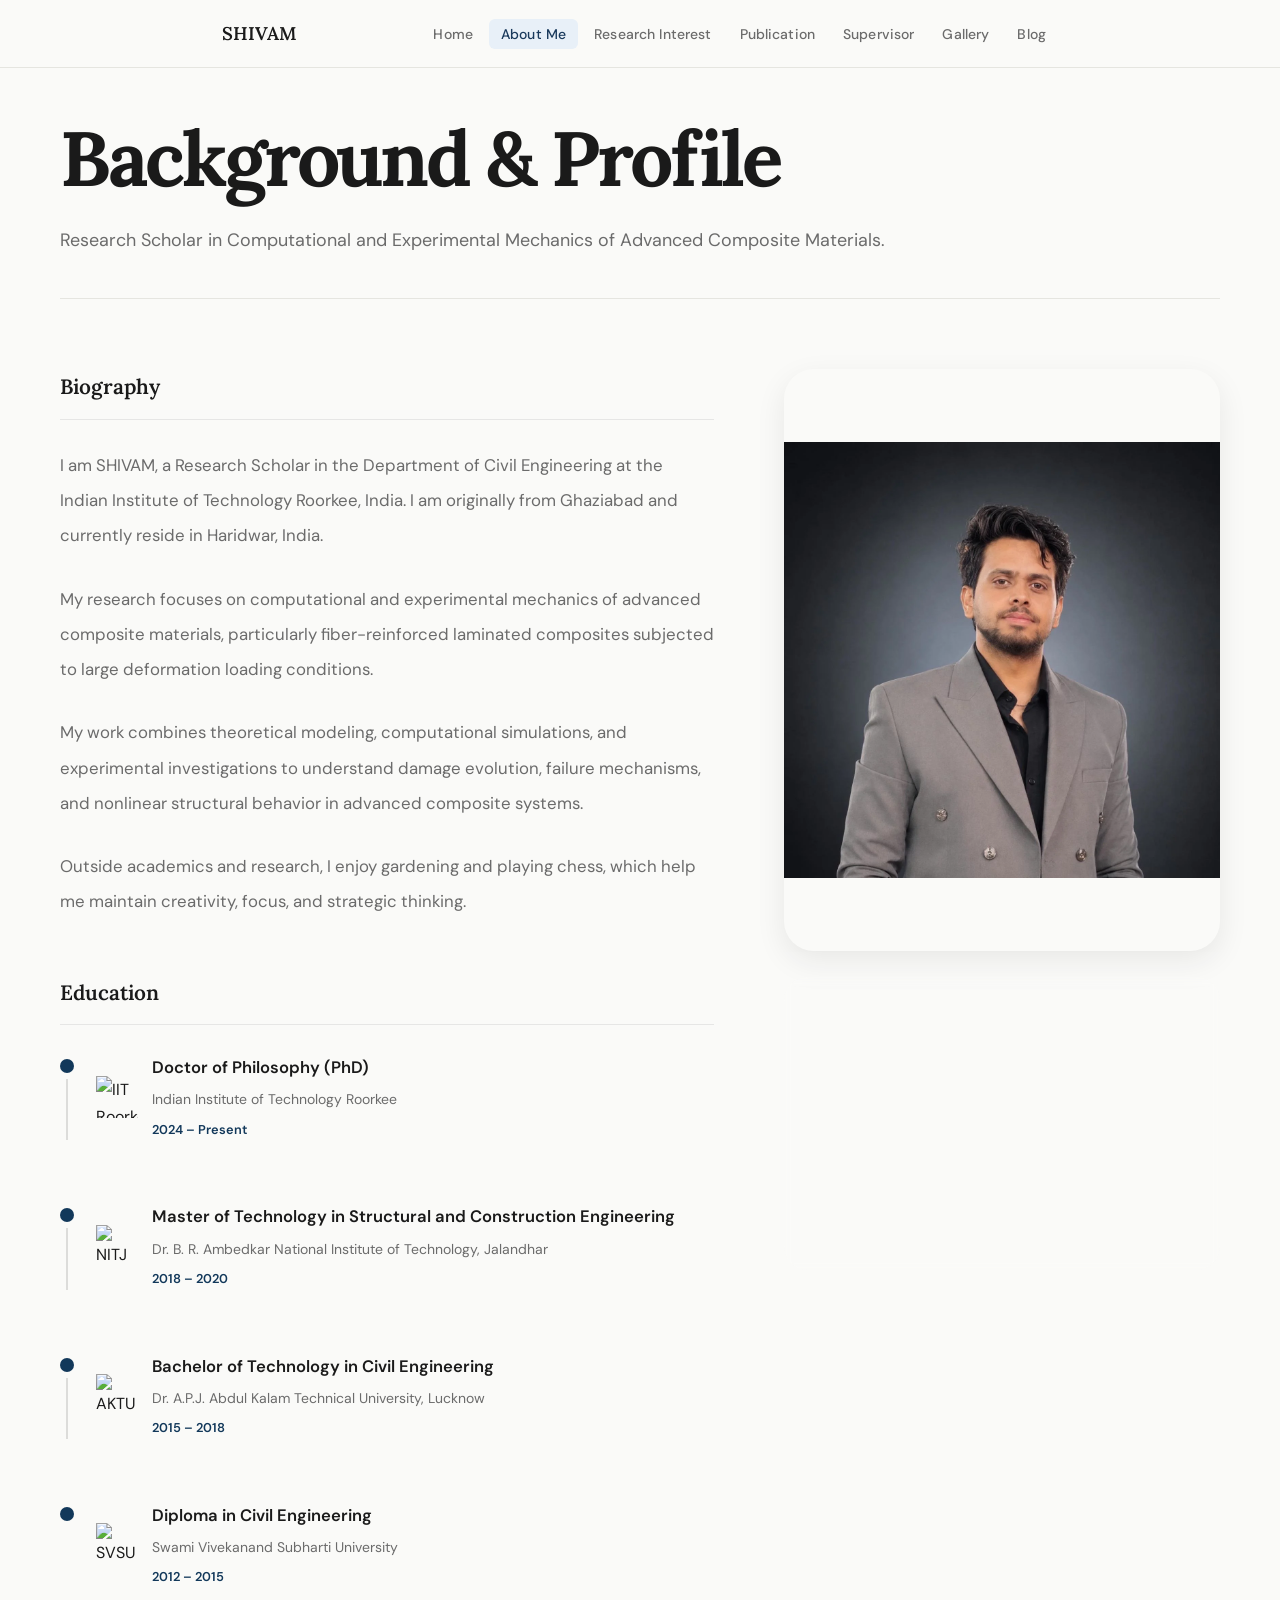
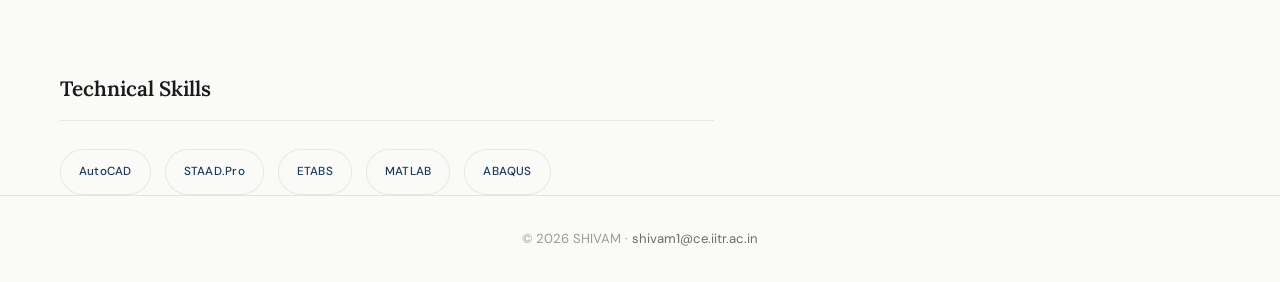
==== commit 9755f960: "Update about.html" ====
--- a/about.html
+++ b/about.html
@@ -4,8 +4,13 @@
 <head>
 
   <meta charset="UTF-8" />
-<link rel="icon" type="image/png" href="./favicon.png" />
-  <meta name="viewport" content="width=device-width, initial-scale=1.0" />
+
+  <link rel="icon" type="image/png" href="./favicon.png" />
+
+  <meta
+    name="viewport"
+    content="width=device-width, initial-scale=1.0"
+  />
 
   <title>
     SHIVAM | About Me | IIT Roorkee
@@ -16,9 +21,24 @@
     content="About SHIVAM, Research Scholar at IIT Roorkee working in theoretical mechanics, continuum mechanics, finite deformation, and composite materials research."
   />
 
+  <!-- PRELOAD PROFILE IMAGE -->
+
+  <link
+    rel="preload"
+    as="image"
+    href="profilePhoto.webp"
+  />
+
+  <!-- MAIN CSS -->
+
   <link rel="stylesheet" href="style.css" />
 
   <!-- FONT AWESOME -->
+
+  <link
+    rel="preconnect"
+    href="https://cdnjs.cloudflare.com"
+  />
 
   <link
     rel="stylesheet"
@@ -27,24 +47,24 @@
 
   <style>
 
-/* =========================
-   PAGE WIDTH
-========================== */
-
-.page-wrapper{
-
-  width: 100%;
-
-  max-width: 1800px;
-
-  margin: 0 auto;
-
-  padding: 0 60px;
-}
-
-    /* =========================
+    /* =========================================
+       PAGE WIDTH
+    ========================================= */
+
+    .page-wrapper{
+
+      width: 100%;
+
+      max-width: 1800px;
+
+      margin: 0 auto;
+
+      padding: 0 60px;
+    }
+
+    /* =========================================
        PAGE HEADER
-    ========================== */
+    ========================================= */
 
     .page-header{
 
@@ -55,7 +75,7 @@
 
     .page-header h1{
 
-      font-size: clamp(3rem, 6vw, 5rem);
+      font-size: clamp(3rem,6vw,5rem);
 
       line-height: 1.05;
 
@@ -75,9 +95,9 @@
       color: var(--text-muted);
     }
 
-    /* =========================
+    /* =========================================
        ABOUT GRID
-    ========================== */
+    ========================================= */
 
     .about-grid{
 
@@ -90,9 +110,9 @@
       align-items: start;
     }
 
-    /* =========================
+    /* =========================================
        BIOGRAPHY
-    ========================== */
+    ========================================= */
 
     .bio-block p{
 
@@ -105,9 +125,9 @@
       margin-bottom: 28px;
     }
 
-    /* =========================
+    /* =========================================
        SECTION TITLES
-    ========================== */
+    ========================================= */
 
     .section-title{
 
@@ -120,9 +140,9 @@
       border-bottom: 1px solid rgba(0,0,0,0.08);
     }
 
-    /* =========================
+    /* =========================================
        EDUCATION
-    ========================== */
+    ========================================= */
 
     .edu-list{
 
@@ -198,9 +218,9 @@
       font-weight: 600;
     }
 
-    /* =========================
+    /* =========================================
        TAGS
-    ========================== */
+    ========================================= */
 
     .tag-row{
 
@@ -227,12 +247,13 @@
     }
 
     .tag:hover{
+
       transform: translateY(-3px);
     }
 
-    /* =========================
+    /* =========================================
        RIGHT COLUMN
-    ========================== */
+    ========================================= */
 
     .right-column{
 
@@ -243,45 +264,50 @@
       gap: 26px;
     }
 
-    /* =========================
+    /* =========================================
        PROFILE PHOTO
-    ========================== */
-
-.about-photo{
-
-  border-radius: 30px;
-
-  overflow: hidden;
-
-  box-shadow: 0 20px 50px rgba(0,0,0,0.12);
-
-  background: transparent;
-}
-
-.about-photo img{
-
-  width: 100%;
-
-  height: 100%;
-
-  display: block;
-
-  object-fit: cover;
-
-  margin: 0;
-
-  padding: 0;
-}
-
-    /* =========================
+    ========================================= */
+
+    .about-photo{
+
+      border-radius: 30px;
+
+      overflow: hidden;
+
+      background: transparent;
+
+      box-shadow: 0 10px 30px rgba(0,0,0,0.08);
+    }
+
+    .about-photo img{
+
+      width: 100%;
+
+      display: block;
+
+      object-fit: cover;
+
+      transition: transform 0.45s ease;
+
+      will-change: transform;
+
+      transform: translateZ(0);
+    }
+
+    .about-photo:hover img{
+
+      transform: scale(1.02);
+    }
+
+    /* =========================================
        INFO CARDS
-    ========================== */
+    ========================================= */
 
     .info-card{
 
       background: rgba(255,255,255,0.08);
 
-      backdrop-filter: blur(14px);
+      backdrop-filter: blur(5px);
 
       border: 1px solid rgba(0,0,0,0.08);
 
@@ -289,7 +315,14 @@
 
       padding: 28px;
 
-      box-shadow: 0 10px 40px rgba(0,0,0,0.05);
+      box-shadow: 0 6px 20px rgba(0,0,0,0.05);
+
+      transition: all 0.35s ease;
+    }
+
+    .info-card:hover{
+
+      transform: translateY(-5px);
     }
 
     .info-card h3{
@@ -339,46 +372,19 @@
       text-align: right;
     }
 
-    /* =========================
-       LINKS
-    ========================== */
-
-    .profile-links{
-
-      display: flex;
-
-      flex-direction: column;
-
-      gap: 14px;
-    }
-
-    .profile-links a{
-
-      text-decoration: none;
-
-      color: var(--text-muted);
-
-      transition: 0.3s ease;
-    }
-
-    .profile-links a:hover{
-
-      color: #12385a;
-
-      transform: translateX(5px);
-    }
-
-    /* =========================
+    /* =========================================
        REVEAL ANIMATION
-    ========================== */
+    ========================================= */
 
     .reveal{
 
       opacity: 0;
 
-      transform: translateY(40px);
-
-      transition: all 1s ease;
+      transform: translateY(30px);
+
+      transition:
+      opacity 0.8s ease,
+      transform 0.8s ease;
     }
 
     .reveal.active{
@@ -388,49 +394,46 @@
       transform: translateY(0);
     }
 
-    /* =========================
+    /* =========================================
        RESPONSIVE
-    ========================== */
-
-  @media(max-width: 1100px){
-
-  .page-wrapper{
-    padding: 0 32px;
-  }
-
-  .about-grid{
-
-    grid-template-columns: 1fr;
-
-    gap: 60px;
-  }
-
-  .about-photo img{
-
-    height: auto;
-  }
-
-}
-
-@media(max-width: 768px){
-
-  .page-wrapper{
-    padding: 0 20px;
-  }
-
-  .info-row{
-
-    flex-direction: column;
-
-    gap: 4px;
-  }
-
-  .info-val{
-
-    text-align: left;
-  }
-
-}
+    ========================================= */
+
+    @media(max-width:1100px){
+
+      .page-wrapper{
+
+        padding: 0 32px;
+      }
+
+      .about-grid{
+
+        grid-template-columns: 1fr;
+
+        gap: 60px;
+      }
+
+    }
+
+    @media(max-width:768px){
+
+      .page-wrapper{
+
+        padding: 0 20px;
+      }
+
+      .info-row{
+
+        flex-direction: column;
+
+        gap: 4px;
+      }
+
+      .info-val{
+
+        text-align: left;
+      }
+
+    }
 
   </style>
 
@@ -450,7 +453,11 @@
 
       <ul class="nav-links" id="navLinks">
 
-        <li><a href="index.html">Home</a></li>
+        <li>
+          <a href="index.html">
+            Home
+          </a>
+        </li>
 
         <li>
           <a href="about.html" class="active">
@@ -458,15 +465,35 @@
           </a>
         </li>
 
-        <li><a href="research.html">Research Interest</a></li>
-
-        <li><a href="publications.html">Publication</a></li>
-
-        <li><a href="supervisor.html">Supervisor</a></li>
-
-        <li><a href="gallery.html">Gallery</a></li>
-
-        <li><a href="blog.html">Blog</a></li>
+        <li>
+          <a href="research.html">
+            Research Interest
+          </a>
+        </li>
+
+        <li>
+          <a href="publications.html">
+            Publication
+          </a>
+        </li>
+
+        <li>
+          <a href="supervisor.html">
+            Supervisor
+          </a>
+        </li>
+
+        <li>
+          <a href="gallery.html">
+            Gallery
+          </a>
+        </li>
+
+        <li>
+          <a href="blog.html">
+            Blog
+          </a>
+        </li>
 
       </ul>
 
@@ -511,7 +538,7 @@
 
       <div class="reveal">
 
-        <!-- BIOGRAPHY -->
+        <!-- BIO -->
 
         <div class="bio-block">
 
@@ -521,37 +548,40 @@
 
           <p>
 
-            I am SHIVAM, a Research Scholar in the Department of Civil Engineering
-            at the Indian Institute of Technology Roorkee, India. I am originally
-            from Ghaziabad and currently reside in Haridwar, India.
+            I am SHIVAM, a Research Scholar in the Department
+            of Civil Engineering at the Indian Institute of
+            Technology Roorkee, India. I am originally from
+            Ghaziabad and currently reside in Haridwar, India.
 
           </p>
 
           <p>
 
-            My research focuses on computational and experimental mechanics of
-            advanced composite materials, particularly fiber-reinforced laminate
-            composites subjected to large deformation loading conditions. My work
-            combines theoretical modeling, computational simulations, and
-            experimental investigations to understand damage evolution,
-            failure mechanisms, and structural behavior in advanced composite systems.
+            My research focuses on computational and experimental
+            mechanics of advanced composite materials,
+            particularly fiber-reinforced laminated composites
+            subjected to large deformation loading conditions.
 
           </p>
 
           <p>
 
-            I am deeply interested in solid mechanics, fracture and damage mechanics,
-            composite materials, multi-continuum modeling, and multidisciplinary
-            engineering research. My long-term goal is to contribute to the
-            advancement of composite material mechanics through research that bridges
-            theoretical understanding and practical experimentation.
+            My work combines theoretical modeling,
+            computational simulations,
+            and experimental investigations
+            to understand damage evolution,
+            failure mechanisms,
+            and nonlinear structural behavior
+            in advanced composite systems.
 
           </p>
 
           <p>
 
-            Outside academics and research, I enjoy gardening and playing chess,
-            which help me maintain creativity, focus, and strategic thinking.
+            Outside academics and research,
+            I enjoy gardening and playing chess,
+            which help me maintain creativity,
+            focus, and strategic thinking.
 
           </p>
 
@@ -559,7 +589,10 @@
 
         <!-- EDUCATION -->
 
-        <h2 class="section-title" style="margin-top: 55px;">
+        <h2
+          class="section-title"
+          style="margin-top:55px;"
+        >
           Education
         </h2>
 
@@ -579,13 +612,26 @@
 
             <div>
 
-              <div style="display:flex; align-items:center; gap:14px; flex-wrap:wrap;">
+              <div
+                style="
+                display:flex;
+                align-items:center;
+                gap:14px;
+                flex-wrap:wrap;
+              "
+              >
 
                 <img
-  src="iitr.jpg"
-  alt="IIT Roorkee Logo"
-  style="width:42px; height:42px; object-fit:contain;"
-/>
+                  src="iitr.webp"
+                  loading="lazy"
+                  decoding="async"
+                  alt="IIT Roorkee Logo"
+                  style="
+                  width:42px;
+                  height:42px;
+                  object-fit:contain;
+                "
+                />
 
                 <div>
 
@@ -594,7 +640,7 @@
                   </div>
 
                   <div class="edu-inst">
-                    Indian Institute of Technology Roorkee, India
+                    Indian Institute of Technology Roorkee
                   </div>
 
                   <div class="edu-year">
@@ -623,13 +669,26 @@
 
             <div>
 
-              <div style="display:flex; align-items:center; gap:14px; flex-wrap:wrap;">
+              <div
+                style="
+                display:flex;
+                align-items:center;
+                gap:14px;
+                flex-wrap:wrap;
+              "
+              >
 
                 <img
-  src="NITJ.jpg"
-  alt="NIT Jalandhar Logo"
-  style="width:42px; height:42px; object-fit:contain;"
-/>
+                  src="NITJ.webp"
+                  loading="lazy"
+                  decoding="async"
+                  alt="NITJ Logo"
+                  style="
+                  width:42px;
+                  height:42px;
+                  object-fit:contain;
+                "
+                />
 
                 <div>
 
@@ -667,13 +726,26 @@
 
             <div>
 
-              <div style="display:flex; align-items:center; gap:14px; flex-wrap:wrap;">
+              <div
+                style="
+                display:flex;
+                align-items:center;
+                gap:14px;
+                flex-wrap:wrap;
+              "
+              >
 
                 <img
-  src="AKTU.jpg"
-  alt="AKTU Logo"
-  style="width:42px; height:42px; object-fit:contain;"
-/>
+                  src="AKTU.webp"
+                  loading="lazy"
+                  decoding="async"
+                  alt="AKTU Logo"
+                  style="
+                  width:42px;
+                  height:42px;
+                  object-fit:contain;
+                "
+                />
 
                 <div>
 
@@ -709,13 +781,26 @@
 
             <div>
 
-              <div style="display:flex; align-items:center; gap:14px; flex-wrap:wrap;">
+              <div
+                style="
+                display:flex;
+                align-items:center;
+                gap:14px;
+                flex-wrap:wrap;
+              "
+              >
 
                 <img
-  src="SVSU.jpg"
-  alt="SVSU Logo"
-  style="width:42px; height:42px; object-fit:contain;"
-/>
+                  src="SVSU.webp"
+                  loading="lazy"
+                  decoding="async"
+                  alt="SVSU Logo"
+                  style="
+                  width:42px;
+                  height:42px;
+                  object-fit:contain;
+                "
+                />
 
                 <div>
 
@@ -743,7 +828,10 @@
 
         <!-- SKILLS -->
 
-        <h2 class="section-title" style="margin-top: 55px;">
+        <h2
+          class="section-title"
+          style="margin-top:55px;"
+        >
           Technical Skills
         </h2>
 
@@ -767,11 +855,19 @@
 
       <div class="right-column reveal">
 
-        <!-- PHOTO -->
-
-       <div class="about-photo">
-  <img src="profilePhoto.jpeg" alt="SHIVAM">
-</div>
+        <!-- PROFILE PHOTO -->
+
+        <div class="about-photo">
+
+          <img
+            src="profilePhoto.webp"
+            alt="SHIVAM"
+            loading="eager"
+            decoding="async"
+            fetchpriority="high"
+          />
+
+        </div>
 
         <!-- QUICK INFO -->
 
@@ -889,9 +985,11 @@
 
     // MOBILE MENU
 
-    const toggle = document.getElementById('navToggle');
-
-    const links = document.getElementById('navLinks');
+    const toggle =
+    document.getElementById('navToggle');
+
+    const links =
+    document.getElementById('navLinks');
 
     toggle.addEventListener('click', () => {
 
@@ -899,31 +997,32 @@
 
     });
 
-    // SCROLL REVEAL
-
-    function revealElements(){
-
-      const reveals = document.querySelectorAll('.reveal');
-
-      reveals.forEach(reveal => {
-
-        const windowHeight = window.innerHeight;
-
-        const revealTop = reveal.getBoundingClientRect().top;
-
-        if(revealTop < windowHeight - 100){
-
-          reveal.classList.add('active');
+    // OPTIMIZED REVEAL
+
+    const observer =
+    new IntersectionObserver((entries) => {
+
+      entries.forEach((entry) => {
+
+        if(entry.isIntersecting){
+
+          entry.target.classList.add('active');
 
         }
 
       });
 
-    }
-
-    revealElements();
-
-    window.addEventListener('scroll', revealElements);
+    }, {
+      threshold: 0.12
+    });
+
+    document
+    .querySelectorAll('.reveal')
+    .forEach((el) => {
+
+      observer.observe(el);
+
+    });
 
   </script>
 
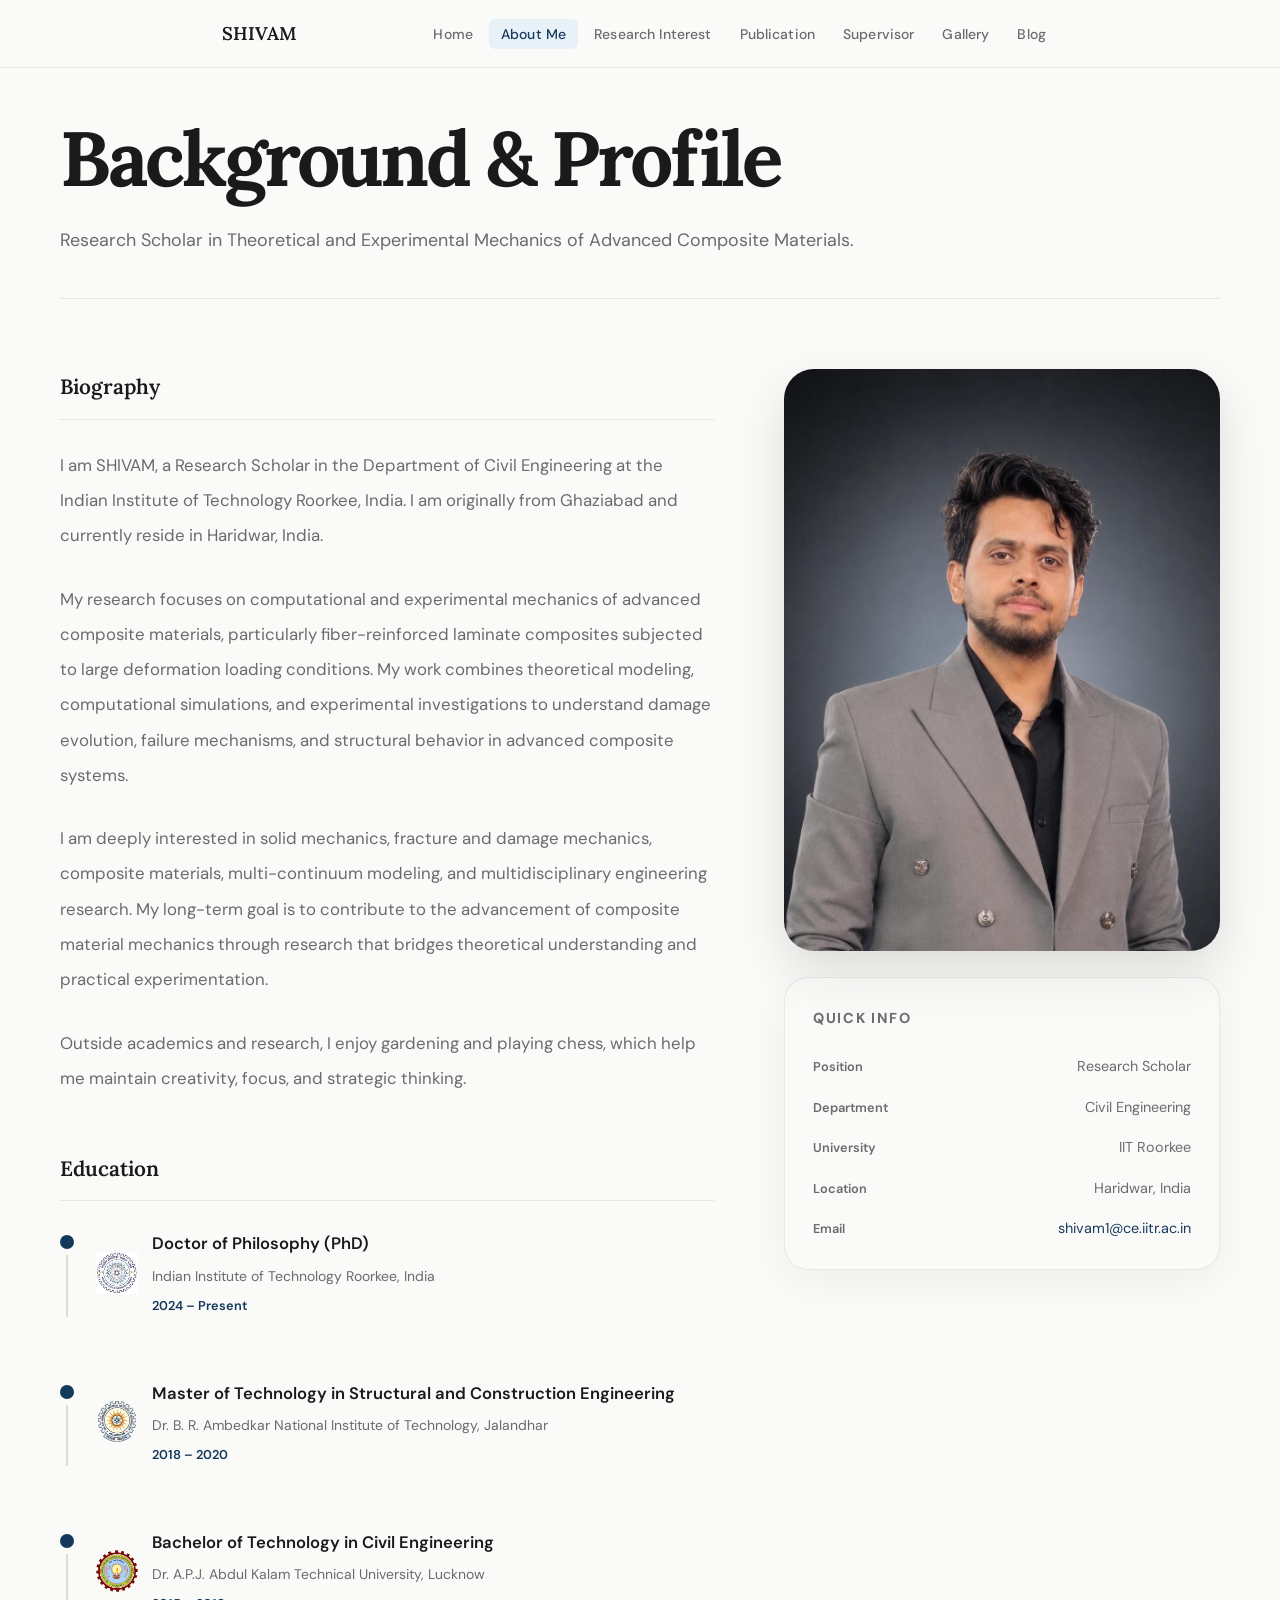
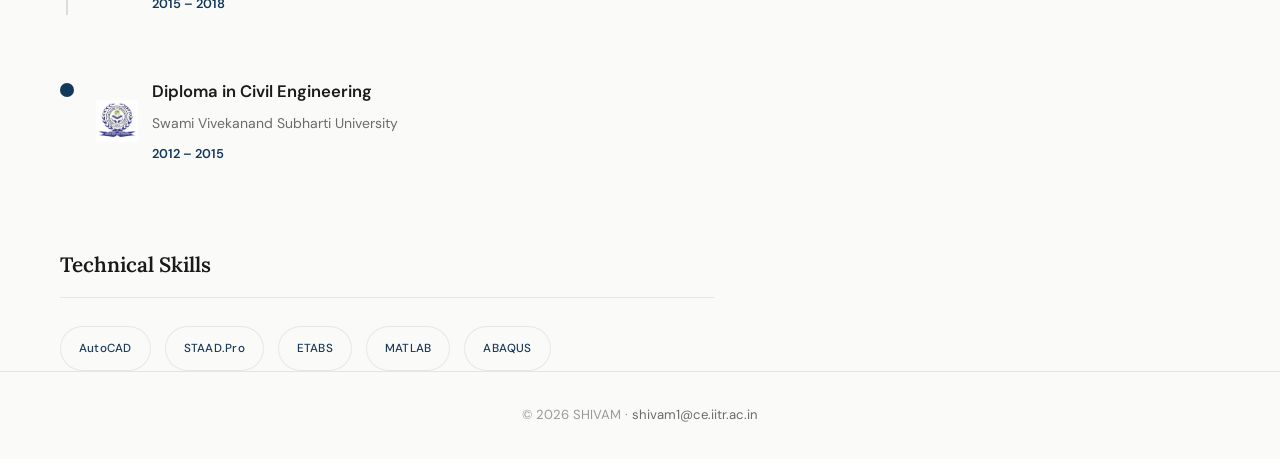
==== commit 62640d5a: "Update about.html" ====
--- a/about.html
+++ b/about.html
@@ -4,13 +4,8 @@
 <head>
 
   <meta charset="UTF-8" />
-
-  <link rel="icon" type="image/png" href="./favicon.png" />
-
-  <meta
-    name="viewport"
-    content="width=device-width, initial-scale=1.0"
-  />
+<link rel="icon" type="image/png" href="./favicon.png" />
+  <meta name="viewport" content="width=device-width, initial-scale=1.0" />
 
   <title>
     SHIVAM | About Me | IIT Roorkee
@@ -21,24 +16,9 @@
     content="About SHIVAM, Research Scholar at IIT Roorkee working in theoretical mechanics, continuum mechanics, finite deformation, and composite materials research."
   />
 
-  <!-- PRELOAD PROFILE IMAGE -->
-
-  <link
-    rel="preload"
-    as="image"
-    href="profilePhoto.webp"
-  />
-
-  <!-- MAIN CSS -->
-
   <link rel="stylesheet" href="style.css" />
 
   <!-- FONT AWESOME -->
-
-  <link
-    rel="preconnect"
-    href="https://cdnjs.cloudflare.com"
-  />
 
   <link
     rel="stylesheet"
@@ -47,24 +27,24 @@
 
   <style>
 
-    /* =========================================
-       PAGE WIDTH
-    ========================================= */
-
-    .page-wrapper{
-
-      width: 100%;
-
-      max-width: 1800px;
-
-      margin: 0 auto;
-
-      padding: 0 60px;
-    }
-
-    /* =========================================
+/* =========================
+   PAGE WIDTH
+========================== */
+
+.page-wrapper{
+
+  width: 100%;
+
+  max-width: 1800px;
+
+  margin: 0 auto;
+
+  padding: 0 60px;
+}
+
+    /* =========================
        PAGE HEADER
-    ========================================= */
+    ========================== */
 
     .page-header{
 
@@ -75,7 +55,7 @@
 
     .page-header h1{
 
-      font-size: clamp(3rem,6vw,5rem);
+      font-size: clamp(3rem, 6vw, 5rem);
 
       line-height: 1.05;
 
@@ -95,9 +75,9 @@
       color: var(--text-muted);
     }
 
-    /* =========================================
+    /* =========================
        ABOUT GRID
-    ========================================= */
+    ========================== */
 
     .about-grid{
 
@@ -110,9 +90,9 @@
       align-items: start;
     }
 
-    /* =========================================
+    /* =========================
        BIOGRAPHY
-    ========================================= */
+    ========================== */
 
     .bio-block p{
 
@@ -125,9 +105,9 @@
       margin-bottom: 28px;
     }
 
-    /* =========================================
+    /* =========================
        SECTION TITLES
-    ========================================= */
+    ========================== */
 
     .section-title{
 
@@ -140,9 +120,9 @@
       border-bottom: 1px solid rgba(0,0,0,0.08);
     }
 
-    /* =========================================
+    /* =========================
        EDUCATION
-    ========================================= */
+    ========================== */
 
     .edu-list{
 
@@ -218,9 +198,9 @@
       font-weight: 600;
     }
 
-    /* =========================================
+    /* =========================
        TAGS
-    ========================================= */
+    ========================== */
 
     .tag-row{
 
@@ -247,13 +227,12 @@
     }
 
     .tag:hover{
-
       transform: translateY(-3px);
     }
 
-    /* =========================================
+    /* =========================
        RIGHT COLUMN
-    ========================================= */
+    ========================== */
 
     .right-column{
 
@@ -264,50 +243,45 @@
       gap: 26px;
     }
 
-    /* =========================================
+    /* =========================
        PROFILE PHOTO
-    ========================================= */
-
-    .about-photo{
-
-      border-radius: 30px;
-
-      overflow: hidden;
-
-      background: transparent;
-
-      box-shadow: 0 10px 30px rgba(0,0,0,0.08);
-    }
-
-    .about-photo img{
-
-      width: 100%;
-
-      display: block;
-
-      object-fit: cover;
-
-      transition: transform 0.45s ease;
-
-      will-change: transform;
-
-      transform: translateZ(0);
-    }
-
-    .about-photo:hover img{
-
-      transform: scale(1.02);
-    }
-
-    /* =========================================
+    ========================== */
+
+.about-photo{
+
+  border-radius: 30px;
+
+  overflow: hidden;
+
+  box-shadow: 0 20px 50px rgba(0,0,0,0.12);
+
+  background: transparent;
+}
+
+.about-photo img{
+
+  width: 100%;
+
+  height: 100%;
+
+  display: block;
+
+  object-fit: cover;
+
+  margin: 0;
+
+  padding: 0;
+}
+
+    /* =========================
        INFO CARDS
-    ========================================= */
+    ========================== */
 
     .info-card{
 
       background: rgba(255,255,255,0.08);
 
-      backdrop-filter: blur(5px);
+      backdrop-filter: blur(14px);
 
       border: 1px solid rgba(0,0,0,0.08);
 
@@ -315,14 +289,7 @@
 
       padding: 28px;
 
-      box-shadow: 0 6px 20px rgba(0,0,0,0.05);
-
-      transition: all 0.35s ease;
-    }
-
-    .info-card:hover{
-
-      transform: translateY(-5px);
+      box-shadow: 0 10px 40px rgba(0,0,0,0.05);
     }
 
     .info-card h3{
@@ -372,19 +339,46 @@
       text-align: right;
     }
 
-    /* =========================================
+    /* =========================
+       LINKS
+    ========================== */
+
+    .profile-links{
+
+      display: flex;
+
+      flex-direction: column;
+
+      gap: 14px;
+    }
+
+    .profile-links a{
+
+      text-decoration: none;
+
+      color: var(--text-muted);
+
+      transition: 0.3s ease;
+    }
+
+    .profile-links a:hover{
+
+      color: #12385a;
+
+      transform: translateX(5px);
+    }
+
+    /* =========================
        REVEAL ANIMATION
-    ========================================= */
+    ========================== */
 
     .reveal{
 
       opacity: 0;
 
-      transform: translateY(30px);
-
-      transition:
-      opacity 0.8s ease,
-      transform 0.8s ease;
+      transform: translateY(40px);
+
+      transition: all 1s ease;
     }
 
     .reveal.active{
@@ -394,46 +388,49 @@
       transform: translateY(0);
     }
 
-    /* =========================================
+    /* =========================
        RESPONSIVE
-    ========================================= */
-
-    @media(max-width:1100px){
-
-      .page-wrapper{
-
-        padding: 0 32px;
-      }
-
-      .about-grid{
-
-        grid-template-columns: 1fr;
-
-        gap: 60px;
-      }
-
-    }
-
-    @media(max-width:768px){
-
-      .page-wrapper{
-
-        padding: 0 20px;
-      }
-
-      .info-row{
-
-        flex-direction: column;
-
-        gap: 4px;
-      }
-
-      .info-val{
-
-        text-align: left;
-      }
-
-    }
+    ========================== */
+
+  @media(max-width: 1100px){
+
+  .page-wrapper{
+    padding: 0 32px;
+  }
+
+  .about-grid{
+
+    grid-template-columns: 1fr;
+
+    gap: 60px;
+  }
+
+  .about-photo img{
+
+    height: auto;
+  }
+
+}
+
+@media(max-width: 768px){
+
+  .page-wrapper{
+    padding: 0 20px;
+  }
+
+  .info-row{
+
+    flex-direction: column;
+
+    gap: 4px;
+  }
+
+  .info-val{
+
+    text-align: left;
+  }
+
+}
 
   </style>
 
@@ -453,11 +450,7 @@
 
       <ul class="nav-links" id="navLinks">
 
-        <li>
-          <a href="index.html">
-            Home
-          </a>
-        </li>
+        <li><a href="index.html">Home</a></li>
 
         <li>
           <a href="about.html" class="active">
@@ -465,35 +458,15 @@
           </a>
         </li>
 
-        <li>
-          <a href="research.html">
-            Research Interest
-          </a>
-        </li>
-
-        <li>
-          <a href="publications.html">
-            Publication
-          </a>
-        </li>
-
-        <li>
-          <a href="supervisor.html">
-            Supervisor
-          </a>
-        </li>
-
-        <li>
-          <a href="gallery.html">
-            Gallery
-          </a>
-        </li>
-
-        <li>
-          <a href="blog.html">
-            Blog
-          </a>
-        </li>
+        <li><a href="research.html">Research Interest</a></li>
+
+        <li><a href="publications.html">Publication</a></li>
+
+        <li><a href="supervisor.html">Supervisor</a></li>
+
+        <li><a href="gallery.html">Gallery</a></li>
+
+        <li><a href="blog.html">Blog</a></li>
 
       </ul>
 
@@ -523,7 +496,7 @@
 
       <p>
 
-        Research Scholar in Computational and Experimental Mechanics
+        Research Scholar in Theoretical and Experimental Mechanics
         of Advanced Composite Materials.
 
       </p>
@@ -538,7 +511,7 @@
 
       <div class="reveal">
 
-        <!-- BIO -->
+        <!-- BIOGRAPHY -->
 
         <div class="bio-block">
 
@@ -548,40 +521,37 @@
 
           <p>
 
-            I am SHIVAM, a Research Scholar in the Department
-            of Civil Engineering at the Indian Institute of
-            Technology Roorkee, India. I am originally from
-            Ghaziabad and currently reside in Haridwar, India.
+            I am SHIVAM, a Research Scholar in the Department of Civil Engineering
+            at the Indian Institute of Technology Roorkee, India. I am originally
+            from Ghaziabad and currently reside in Haridwar, India.
 
           </p>
 
           <p>
 
-            My research focuses on computational and experimental
-            mechanics of advanced composite materials,
-            particularly fiber-reinforced laminated composites
-            subjected to large deformation loading conditions.
+            My research focuses on computational and experimental mechanics of
+            advanced composite materials, particularly fiber-reinforced laminate
+            composites subjected to large deformation loading conditions. My work
+            combines theoretical modeling, computational simulations, and
+            experimental investigations to understand damage evolution,
+            failure mechanisms, and structural behavior in advanced composite systems.
 
           </p>
 
           <p>
 
-            My work combines theoretical modeling,
-            computational simulations,
-            and experimental investigations
-            to understand damage evolution,
-            failure mechanisms,
-            and nonlinear structural behavior
-            in advanced composite systems.
+            I am deeply interested in solid mechanics, fracture and damage mechanics,
+            composite materials, multi-continuum modeling, and multidisciplinary
+            engineering research. My long-term goal is to contribute to the
+            advancement of composite material mechanics through research that bridges
+            theoretical understanding and practical experimentation.
 
           </p>
 
           <p>
 
-            Outside academics and research,
-            I enjoy gardening and playing chess,
-            which help me maintain creativity,
-            focus, and strategic thinking.
+            Outside academics and research, I enjoy gardening and playing chess,
+            which help me maintain creativity, focus, and strategic thinking.
 
           </p>
 
@@ -589,10 +559,7 @@
 
         <!-- EDUCATION -->
 
-        <h2
-          class="section-title"
-          style="margin-top:55px;"
-        >
+        <h2 class="section-title" style="margin-top: 55px;">
           Education
         </h2>
 
@@ -612,26 +579,13 @@
 
             <div>
 
-              <div
-                style="
-                display:flex;
-                align-items:center;
-                gap:14px;
-                flex-wrap:wrap;
-              "
-              >
+              <div style="display:flex; align-items:center; gap:14px; flex-wrap:wrap;">
 
                 <img
-                  src="iitr.webp"
-                  loading="lazy"
-                  decoding="async"
-                  alt="IIT Roorkee Logo"
-                  style="
-                  width:42px;
-                  height:42px;
-                  object-fit:contain;
-                "
-                />
+  src="iitr.jpg"
+  alt="IIT Roorkee Logo"
+  style="width:42px; height:42px; object-fit:contain;"
+/>
 
                 <div>
 
@@ -640,7 +594,7 @@
                   </div>
 
                   <div class="edu-inst">
-                    Indian Institute of Technology Roorkee
+                    Indian Institute of Technology Roorkee, India
                   </div>
 
                   <div class="edu-year">
@@ -669,26 +623,13 @@
 
             <div>
 
-              <div
-                style="
-                display:flex;
-                align-items:center;
-                gap:14px;
-                flex-wrap:wrap;
-              "
-              >
+              <div style="display:flex; align-items:center; gap:14px; flex-wrap:wrap;">
 
                 <img
-                  src="NITJ.webp"
-                  loading="lazy"
-                  decoding="async"
-                  alt="NITJ Logo"
-                  style="
-                  width:42px;
-                  height:42px;
-                  object-fit:contain;
-                "
-                />
+  src="NITJ.jpg"
+  alt="NIT Jalandhar Logo"
+  style="width:42px; height:42px; object-fit:contain;"
+/>
 
                 <div>
 
@@ -726,26 +667,13 @@
 
             <div>
 
-              <div
-                style="
-                display:flex;
-                align-items:center;
-                gap:14px;
-                flex-wrap:wrap;
-              "
-              >
+              <div style="display:flex; align-items:center; gap:14px; flex-wrap:wrap;">
 
                 <img
-                  src="AKTU.webp"
-                  loading="lazy"
-                  decoding="async"
-                  alt="AKTU Logo"
-                  style="
-                  width:42px;
-                  height:42px;
-                  object-fit:contain;
-                "
-                />
+  src="AKTU.jpg"
+  alt="AKTU Logo"
+  style="width:42px; height:42px; object-fit:contain;"
+/>
 
                 <div>
 
@@ -781,26 +709,13 @@
 
             <div>
 
-              <div
-                style="
-                display:flex;
-                align-items:center;
-                gap:14px;
-                flex-wrap:wrap;
-              "
-              >
+              <div style="display:flex; align-items:center; gap:14px; flex-wrap:wrap;">
 
                 <img
-                  src="SVSU.webp"
-                  loading="lazy"
-                  decoding="async"
-                  alt="SVSU Logo"
-                  style="
-                  width:42px;
-                  height:42px;
-                  object-fit:contain;
-                "
-                />
+  src="SVSU.jpg"
+  alt="SVSU Logo"
+  style="width:42px; height:42px; object-fit:contain;"
+/>
 
                 <div>
 
@@ -828,10 +743,7 @@
 
         <!-- SKILLS -->
 
-        <h2
-          class="section-title"
-          style="margin-top:55px;"
-        >
+        <h2 class="section-title" style="margin-top: 55px;">
           Technical Skills
         </h2>
 
@@ -855,19 +767,11 @@
 
       <div class="right-column reveal">
 
-        <!-- PROFILE PHOTO -->
-
-        <div class="about-photo">
-
-          <img
-            src="profilePhoto.webp"
-            alt="SHIVAM"
-            loading="eager"
-            decoding="async"
-            fetchpriority="high"
-          />
-
-        </div>
+        <!-- PHOTO -->
+
+       <div class="about-photo">
+  <img src="profilePhoto.jpeg" alt="SHIVAM">
+</div>
 
         <!-- QUICK INFO -->
 
@@ -985,11 +889,9 @@
 
     // MOBILE MENU
 
-    const toggle =
-    document.getElementById('navToggle');
-
-    const links =
-    document.getElementById('navLinks');
+    const toggle = document.getElementById('navToggle');
+
+    const links = document.getElementById('navLinks');
 
     toggle.addEventListener('click', () => {
 
@@ -997,32 +899,31 @@
 
     });
 
-    // OPTIMIZED REVEAL
-
-    const observer =
-    new IntersectionObserver((entries) => {
-
-      entries.forEach((entry) => {
-
-        if(entry.isIntersecting){
-
-          entry.target.classList.add('active');
+    // SCROLL REVEAL
+
+    function revealElements(){
+
+      const reveals = document.querySelectorAll('.reveal');
+
+      reveals.forEach(reveal => {
+
+        const windowHeight = window.innerHeight;
+
+        const revealTop = reveal.getBoundingClientRect().top;
+
+        if(revealTop < windowHeight - 100){
+
+          reveal.classList.add('active');
 
         }
 
       });
 
-    }, {
-      threshold: 0.12
-    });
-
-    document
-    .querySelectorAll('.reveal')
-    .forEach((el) => {
-
-      observer.observe(el);
-
-    });
+    }
+
+    revealElements();
+
+    window.addEventListener('scroll', revealElements);
 
   </script>
 
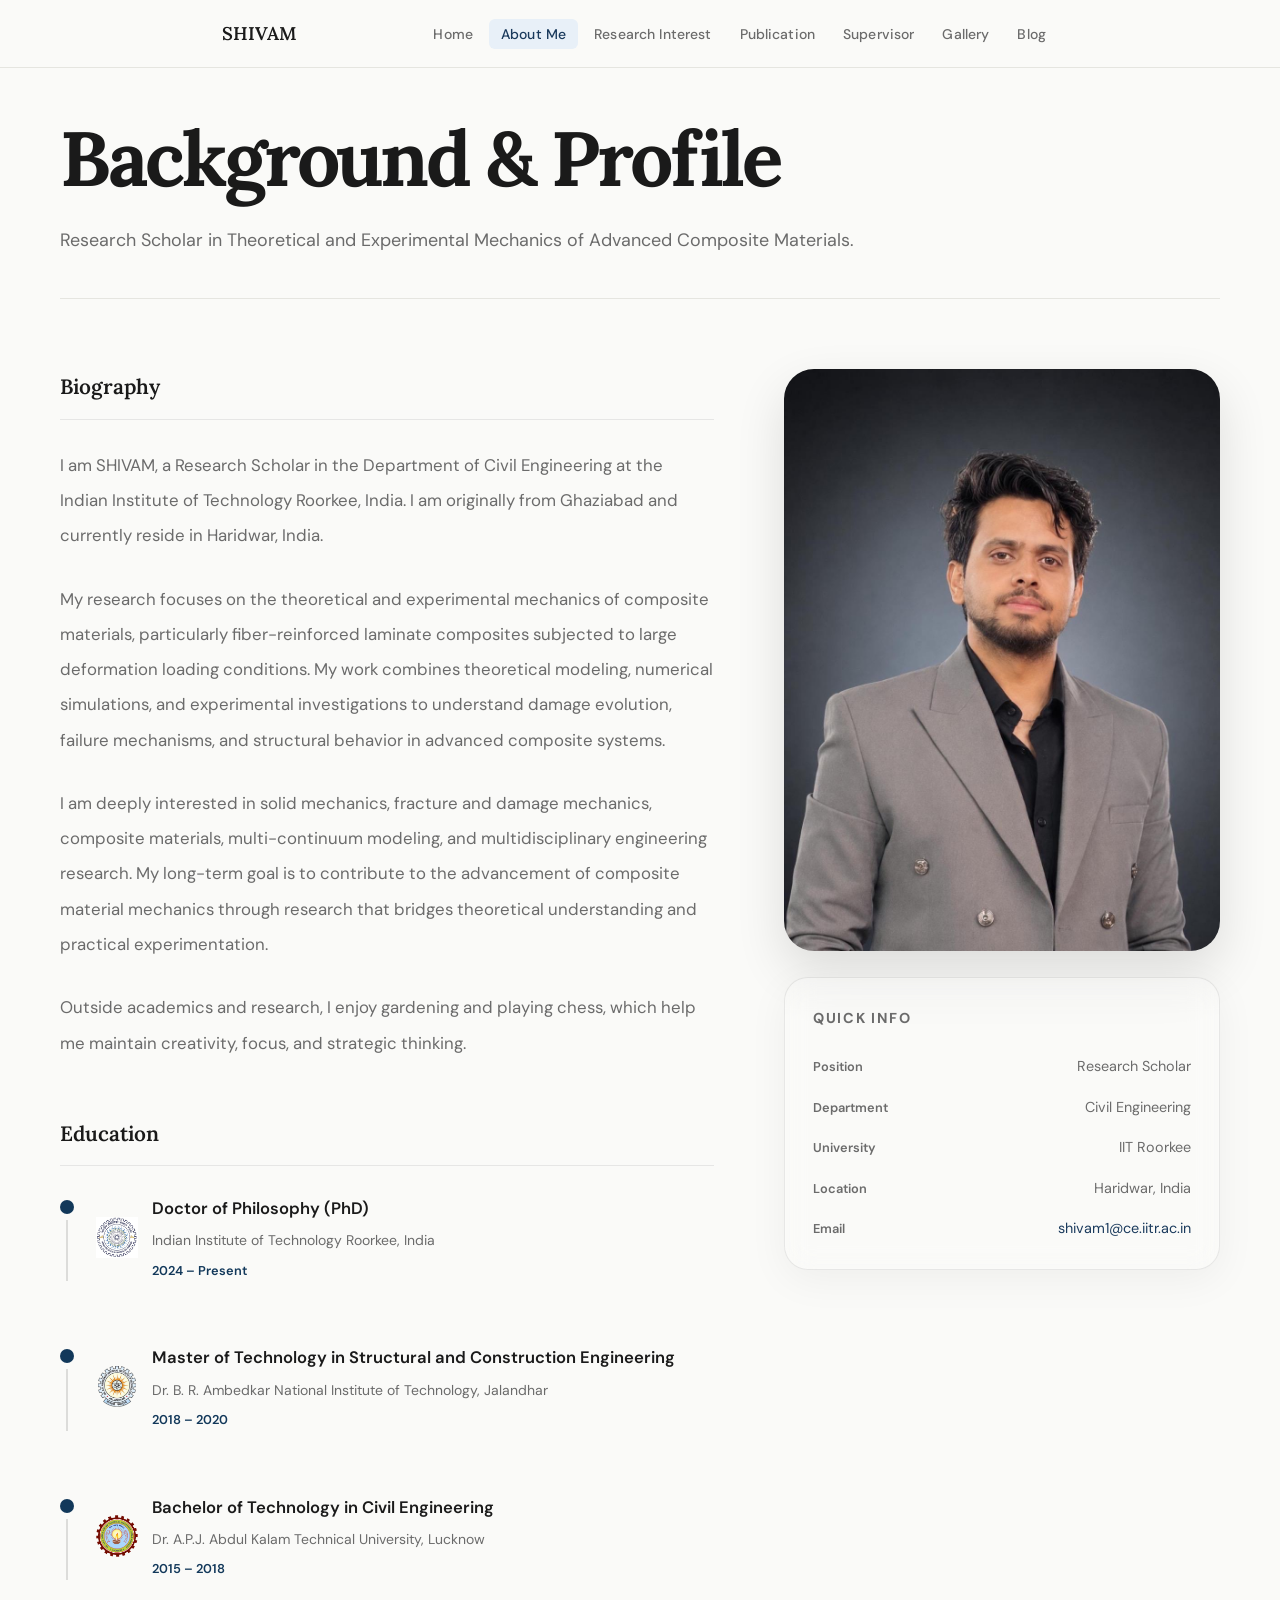
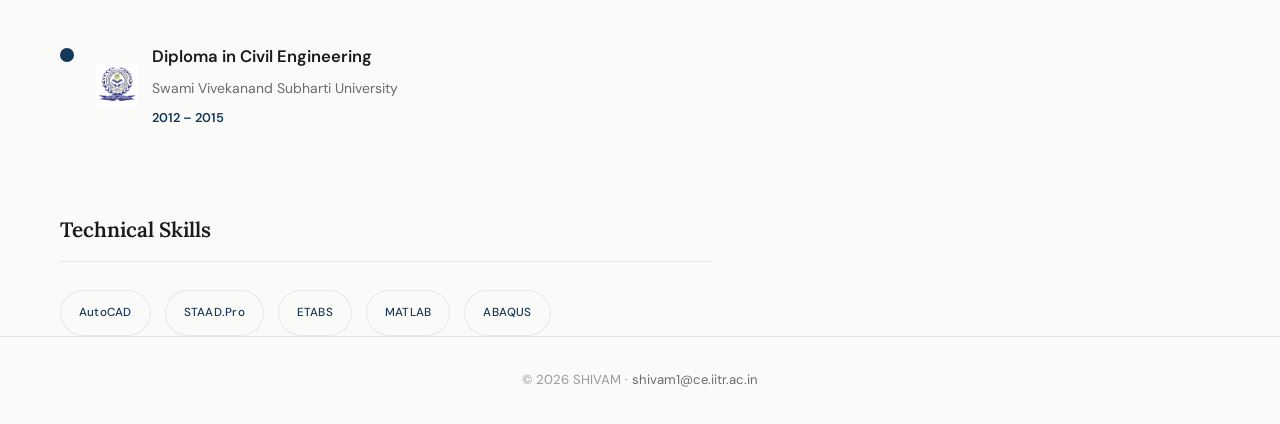
==== commit e724e064: "Update about.html" ====
--- a/about.html
+++ b/about.html
@@ -529,10 +529,10 @@
 
           <p>
 
-            My research focuses on computational and experimental mechanics of
-            advanced composite materials, particularly fiber-reinforced laminate
+            My research focuses on the theoretical and experimental mechanics of
+            composite materials, particularly fiber-reinforced laminate
             composites subjected to large deformation loading conditions. My work
-            combines theoretical modeling, computational simulations, and
+            combines theoretical modeling, numerical simulations, and
             experimental investigations to understand damage evolution,
             failure mechanisms, and structural behavior in advanced composite systems.
 
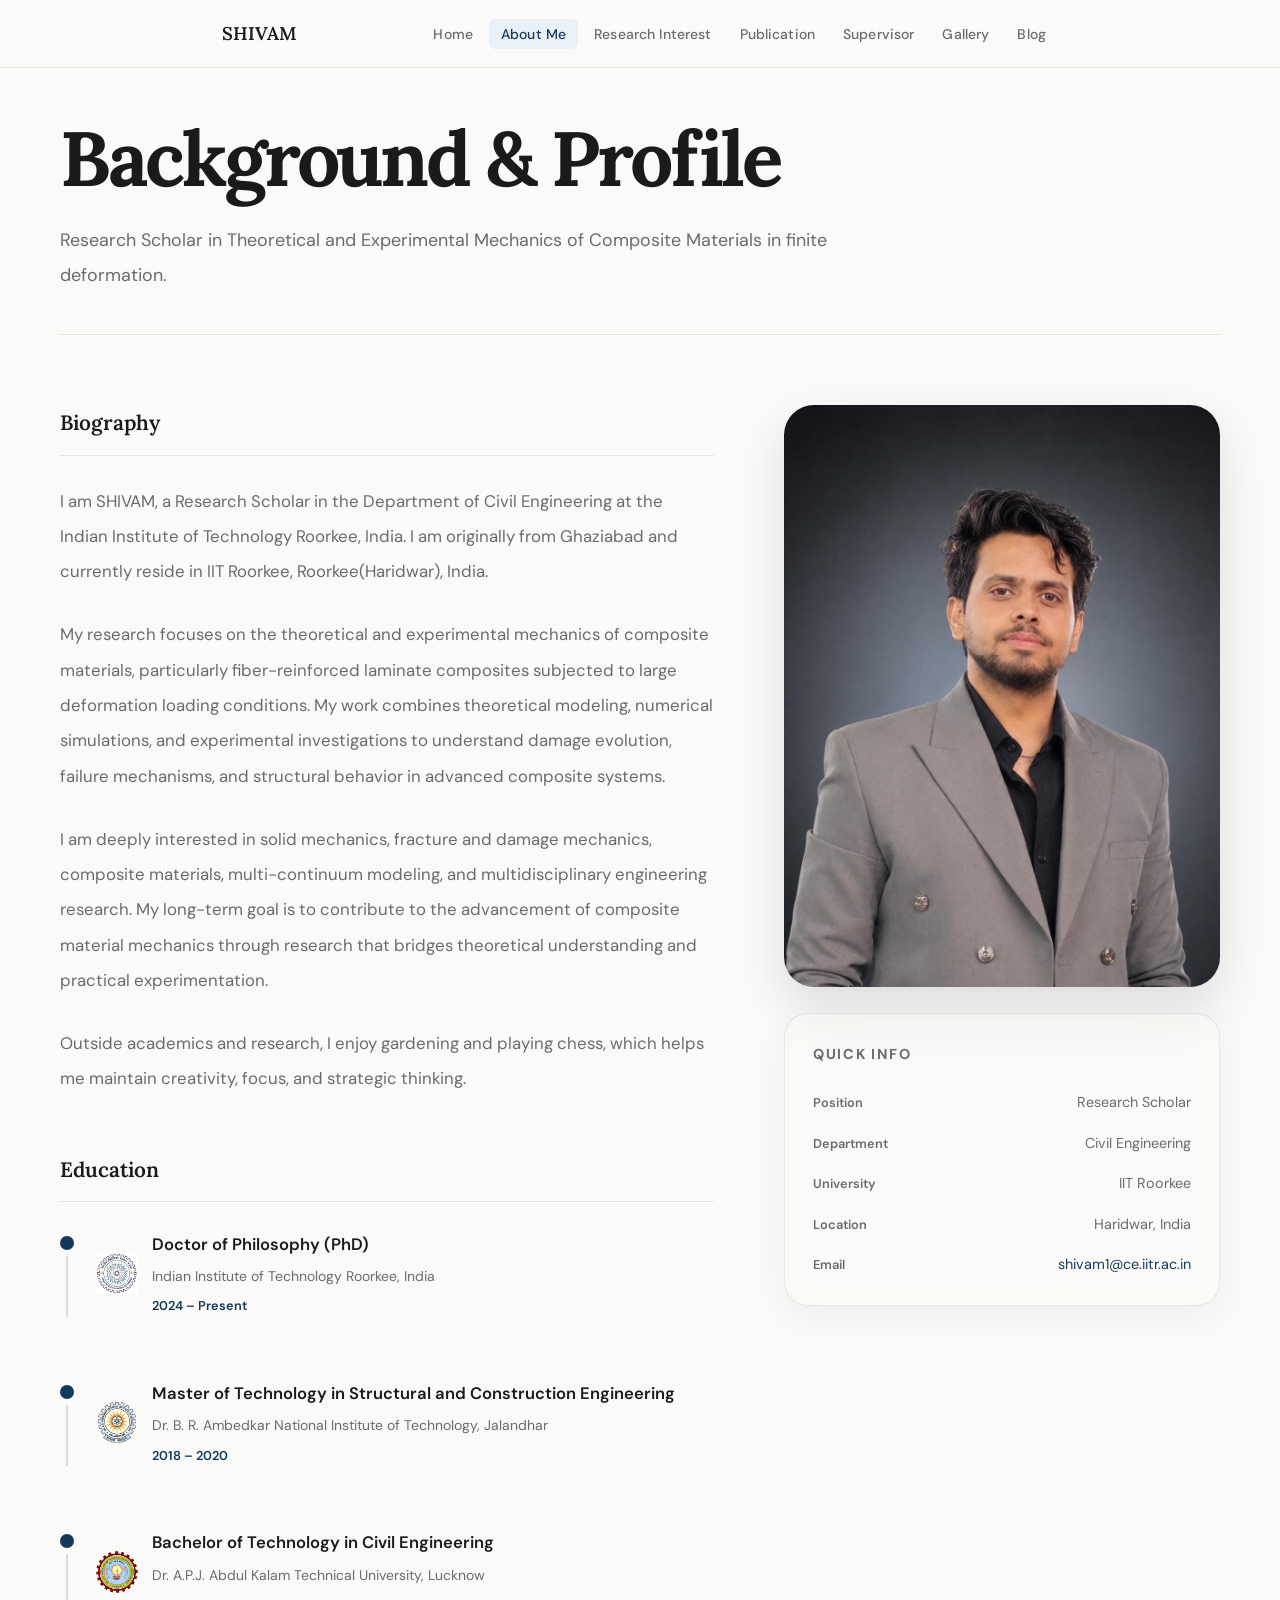
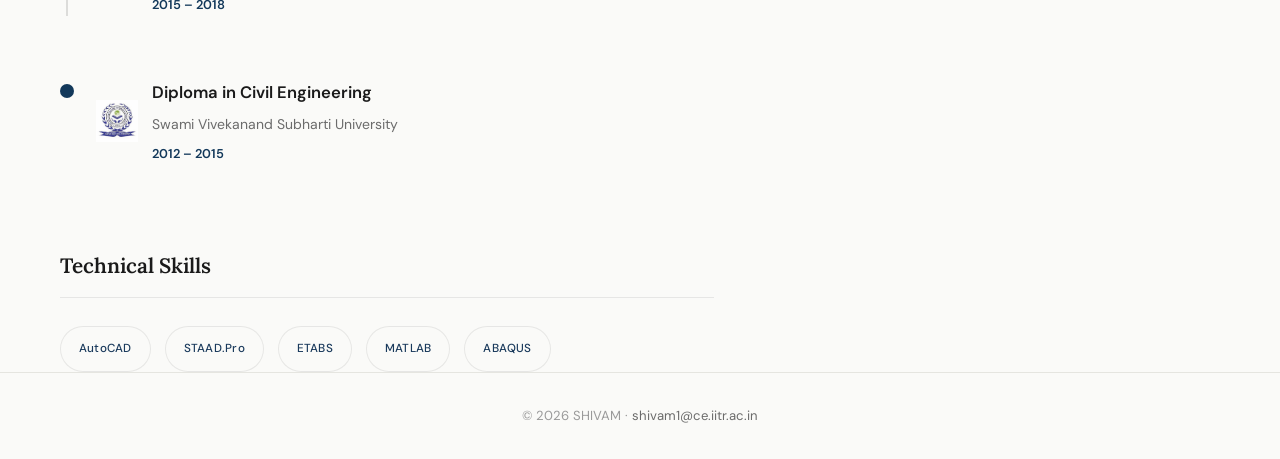
==== commit 12881cb8: "Update about.html" ====
--- a/about.html
+++ b/about.html
@@ -497,7 +497,7 @@
       <p>
 
         Research Scholar in Theoretical and Experimental Mechanics
-        of Advanced Composite Materials.
+        of Composite Materials in finite deformation.
 
       </p>
 
@@ -523,7 +523,7 @@
 
             I am SHIVAM, a Research Scholar in the Department of Civil Engineering
             at the Indian Institute of Technology Roorkee, India. I am originally
-            from Ghaziabad and currently reside in Haridwar, India.
+            from Ghaziabad and currently reside in IIT Roorkee, Roorkee(Haridwar), India.
 
           </p>
 
@@ -551,7 +551,7 @@
           <p>
 
             Outside academics and research, I enjoy gardening and playing chess,
-            which help me maintain creativity, focus, and strategic thinking.
+            which helps me maintain creativity, focus, and strategic thinking.
 
           </p>
 
